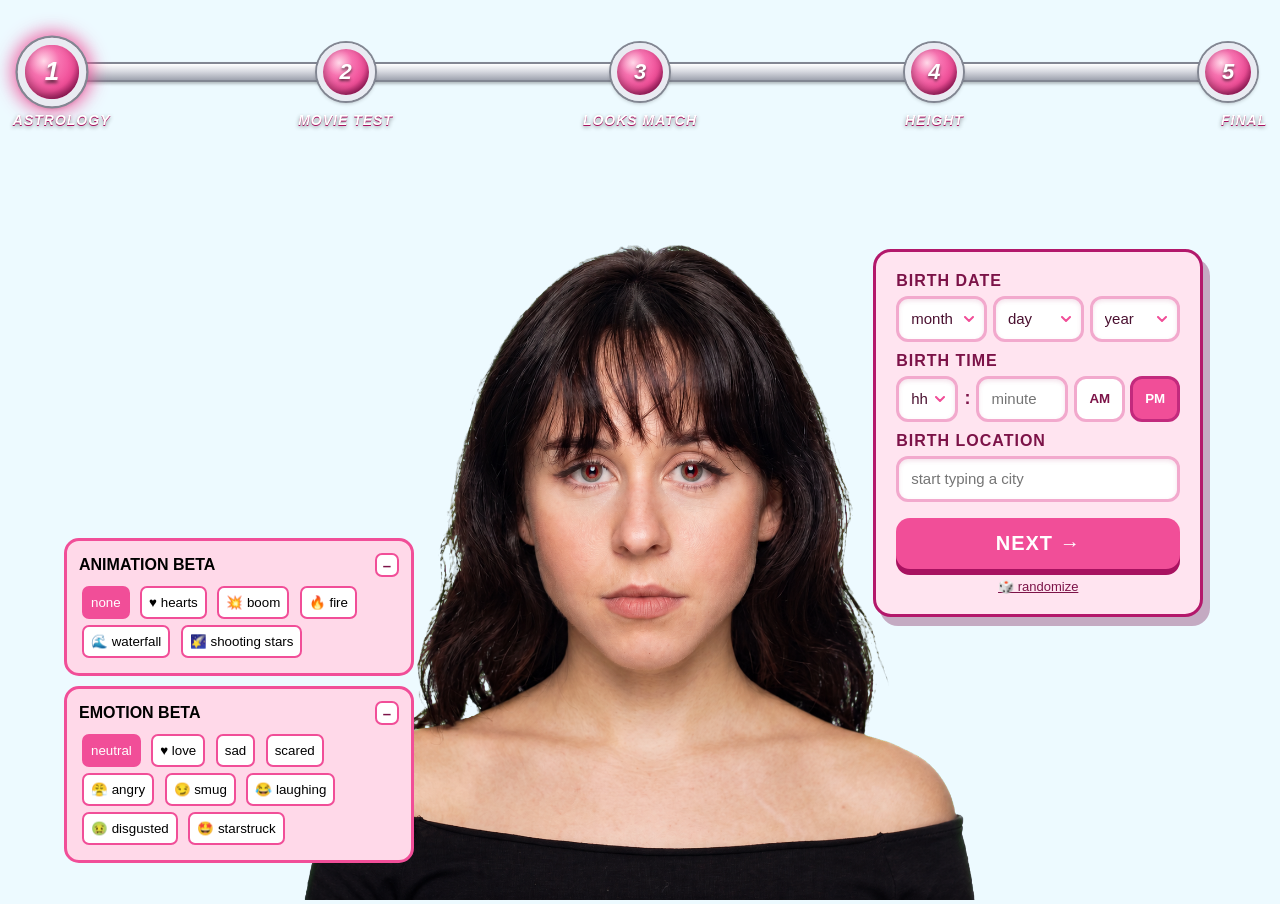
==== survey.html @ 9e76d12f "Per-stage compatibility reveals with their own labels and scores Each between-stage reveal now shows" ====
<!doctype html>
<html lang="en">
<head>
  <meta charset="utf-8">
  <meta name="viewport" content="width=device-width,initial-scale=1,viewport-fit=cover">
  <title>Astrological Anna — Survey</title>
  <link rel="stylesheet" href="css/base.css">
  <link rel="stylesheet" href="css/survey.css">
  <link rel="stylesheet" href="css/mobile.css">
</head>
<body>

  <video class="stars" autoplay muted loop playsinline>
    <source src="stars.mp4">
  </video>

  <!-- Level-map progress rail -->
  <nav class="map">
    <div class="route"></div>
    <i class="node n1 active">1</i>
    <i class="node n2">2</i>
    <i class="node n3">3</i>
    <i class="node n4">4</i>
    <i class="node n5">5</i>
    <em class="lbl n1">astrology</em>
    <em class="lbl n2">movie test</em>
    <em class="lbl n3">looks match</em>
    <em class="lbl n4">height</em>
    <em class="lbl n5">final</em>
  </nav>

  <main class="page">

    <div id="fx" aria-hidden="true"></div>

    <div class="avatar" id="av">
      <img id="anna" src="assets/portrait-cutout.png">
      <img class="steam sL" src="assets/steam-left.png" alt="">
      <img class="steam sR" src="assets/steam-right.png" alt="">
    </div>

    <form class="card">
      <b>BIRTH DATE</b>
      <div class="row">
        <select id="bMonth"></select>
        <select id="bDay"></select>
        <select id="bYear"></select>
      </div>
      <b>BIRTH TIME</b>
      <div class="row">
        <select id="bHour"></select>
        <span class="colon">:</span>
        <input id="bMin" type="number" min="0" max="59" placeholder="minute">
        <div class="ampm">
          <button type="button" id="amBtn">AM</button>
          <button type="button" id="pmBtn" class="on">PM</button>
        </div>
      </div>
      <b>BIRTH LOCATION</b>
      <div class="locwrap">
        <input id="bLoc" placeholder="start typing a city" autocomplete="off">
        <div id="locList"></div>
      </div>
      <button type="button" class="next" id="nextBtn">NEXT →</button>
      <button type="button" class="rndBtn" id="rndBtn">🎲 randomize</button>
    </form>

    <!-- Stage 2: the movie test (Blu-ray shelf; cases are built by js/survey.js) -->
    <section id="stage2">
      <header class="shelfHead">
        <b>THE MOVIE TEST</b>
        <span>click every one you've <i>actually</i> seen — Anna can tell when you lie</span>
      </header>
      <!-- .shelf is display:contents on desktop; on mobile it turns the two
           rows into one horizontal film strip -->
      <div class="shelf">
        <div class="shelfRow" id="shelfRow1"></div>
        <div class="shelfRow" id="shelfRow2"></div>
      </div>
      <!-- shown by NEXT when they've seen 3 or fewer: Anna demands favorites instead -->
      <div id="faves">
        <b>seen that few?? okay… type your favorite movies so Anna can judge those instead <i>(minimum 2)</i></b>
        <div class="locwrap">
          <input id="favInput" placeholder="start typing a movie" autocomplete="off">
          <div id="favList"></div>
        </div>
        <div id="favChips"></div>
      </div>
      <footer class="shelfFoot">
        <span class="seen" id="seenCount">0 / 12 seen</span>
        <button type="button" class="next" id="nextBtn2">NEXT →</button>
      </footer>
    </section>

    <!-- Stage 3: looks match (photo upload -> paired polaroids -> verdict) -->
    <section id="stage3">
      <header class="shelfHead">
        <b>LOOKS MATCH</b>
        <span>upload a photo — Anna needs to see exactly who she's dealing with</span>
      </header>

      <div class="lmUpload" id="lmUpload">
        <input type="file" id="lmFile" accept="image/*" hidden>
        <div class="booth" id="booth">
          <video id="boothVid" autoplay playsinline muted></video>
          <div class="boothCount" id="boothCount" aria-hidden="true"></div>
          <div class="boothFlash" id="boothFlash" aria-hidden="true"></div>
          <!-- choose: live photobooth or a photo from the library -->
          <div class="lmDrop" id="lmDrop">
            <i class="lmCam" aria-hidden="true">
              <u class="camTop"></u>
              <u class="camLens"></u>
              <u class="camFlash"></u>
            </i>
            <b id="lmPrompt">show anna what you look like</b>
            <div class="lmBtns">
              <button type="button" id="lmTake">📷 take a photo</button>
              <button type="button" id="lmPick">🖼 upload one</button>
            </div>
            <span>face clearly visible · no group pics · Anna will know</span>
          </div>
        </div>
        <button type="button" class="next lmCapture" id="lmCapture" disabled>CAPTURE →</button>
      </div>

      <div class="lmStage" id="lmStage">
        <div class="lmPair">
          <figure class="pol you"><img id="lmYouImg" alt="you"><figcaption>you</figcaption></figure>
          <div class="lmHeart" id="lmHeart">💘</div>
          <figure class="pol annaPol"><img src="assets/portrait.png" alt="anna"><figcaption>anna</figcaption></figure>
        </div>
        <div class="lmLoad" id="lmLoad">
          <div class="lmBarWrap"><div class="lmBar" id="lmBar"></div></div>
          <span class="lmMsg" id="lmMsg">checking looks compatibility…</span>
        </div>
        <div class="lmVerdict" id="lmVerdict"></div>
        <footer class="shelfFoot lmFoot" id="lmFoot">
          <span class="seen" id="lmScoreLine"></span>
          <button type="button" class="next" id="nextBtn3">NEXT →</button>
        </footer>
      </div>
    </section>

    <!-- Stage 4: the height check (standees + ruler slider; face comes from stage 3) -->
    <section id="stage4">
      <header class="shelfHead">
        <b>THE HEIGHT CHECK</b>
        <span>drag the ruler — be honest, Anna measures everyone at the door</span>
      </header>

      <div class="hcFloor" id="hcFloor">
        <div class="hcAnnaLine" id="hcAnnaLine"><em>anna · 5′2″</em></div>
        <div class="hcPair">
          <div class="hcStd you" id="hcYou">
            <u class="hcHead" id="hcYouHead"></u>
            <u class="hcBody"></u>
            <u class="hcBase"></u>
          </div>
          <div class="hcStd anna" id="hcAnnaStd">
            <u class="hcHead" id="hcAnnaHead"></u>
            <u class="hcBody"></u>
            <u class="hcBase"></u>
          </div>
        </div>
        <div class="hcReadout" id="hcReadout">5′9.0″</div>
      </div>

      <div class="hcTool">
        <input type="range" id="hcSlider" min="58" max="84" step="0.1" value="69" aria-label="your height">
      </div>

      <footer class="shelfFoot">
        <span class="seen" id="hcLine">you vs. anna (5′2″)</span>
        <button type="button" class="next" id="nextBtn4">NEXT →</button>
      </footer>
    </section>

    <div class="betas">
      <div class="anims betaPanel" id="animsPanel">
        <div class="betaHead">ANIMATION BETA <button type="button" class="betaToggle" aria-label="hide panel">–</button></div>
        <div class="betaBody">
          <button type="button" class="on" data-fx="none">none</button>
          <button type="button" data-fx="hearts">♥ hearts</button>
          <button type="button" data-fx="boom">💥 boom</button>
          <button type="button" data-fx="fire">🔥 fire</button>
          <button type="button" data-fx="waterfall">🌊 waterfall</button>
          <button type="button" data-fx="shooting">🌠 shooting stars</button>
        </div>
      </div>
      <div class="moods betaPanel" id="moodsPanel">
        <div class="betaHead">EMOTION BETA <button type="button" class="betaToggle" aria-label="hide panel">–</button></div>
        <div class="betaBody">
          <button type="button" class="on" data-img="portrait-cutout">neutral</button>
          <button type="button" data-img="love">♥ love</button>
          <button type="button" data-img="sad">sad</button>
          <button type="button" data-img="scared">scared</button>
          <button type="button" data-img="angry">😤 angry</button>
          <button type="button" data-img="smug">😏 smug</button>
          <button type="button" data-img="laughing">😂 laughing</button>
          <button type="button" data-img="disgusted">🤢 disgusted</button>
          <button type="button" data-img="starstruck">🤩 starstruck</button>
        </div>
      </div>
    </div>

  </main>

  <!-- Compatibility reveal: ring + % flashed between stages -->
  <div id="reveal" aria-hidden="true">
    <div class="ringWrap">
      <svg viewBox="0 0 120 120">
        <circle class="ringBg" cx="60" cy="60" r="54"/>
        <circle class="ringFill" id="ringFill" cx="60" cy="60" r="54"/>
      </svg>
      <div class="ringPct" id="ringPct">0%</div>
    </div>
    <div class="ringLabel">cosmic compatibility</div>
  </div>

  <!-- Temporary: full synastry report lives behind this until stages are done -->
  <button type="button" id="moreInfo">ⓘ more info</button>

  <!-- Compatibility result modal -->
  <div id="overlay">
    <div class="modal">
      <h2>COSMIC COMPATIBILITY</h2>
      <div class="pct" id="mPct"></div>
      <p class="verdict" id="mVerdict"></p>
      <div class="big3" id="mBig3"></div>
      <h3>💖 GREEN FLAGS</h3><ul id="mGreen"></ul>
      <h3>💔 RED FLAGS</h3><ul id="mRed"></ul>
      <p class="fine" id="mFine"></p>
      <button class="closeM" id="closeM">close</button>
    </div>
  </div>

  <script src="assets/astronomy.browser.min.js"></script>
  <script src="assets/synastry.js"></script>
  <script src="assets/taste.js"></script>
  <script src="assets/looks.js"></script>
  <script src="js/survey.js"></script>

</body>
</html>
---- css/base.css ----
/* Shared across all pages: palette, reset, star-field background. */
:root {
  --pink: #f14e98;
  --pink-hot: #d63a90;
  --pink-deep: #c22a7d;
  --pink-dark: #a81260;
  --pink-darkest: #8d1758;
  --pink-heading: #7c1348;
  --pink-border: #f2a9cd;
  --pink-card-border: #b3186b;
  --pink-card: #ffe4f0;
  --pink-soft: #ffd9e9;
  --ink: #4a1030;
  --sky: #edfaff;
}

* { box-sizing: border-box; }

body {
  margin: 0;
  font-family: Arial, sans-serif;
  background: var(--sky);
}

/* Full-bleed looping star video behind everything */
.stars {
  position: fixed;
  inset: 0;
  width: 100%;
  height: 100%;
  object-fit: cover;
  z-index: -1;
}
---- css/survey.css ----
/* Survey page: level-map rail, Anna avatar, birth card, moods, result modal. */

/* ---- Level map (top progress rail) ---- */
.map {
  height: 160px;
  position: relative;
}

.route {
  position: absolute;
  left: max(4%, 52px);
  right: max(4%, 52px);
  top: 62px;
  height: 20px;
  border-radius: 12px;
  background: linear-gradient(#ffffff, #d9dbe2 45%, #9fa3af);
  border: 2px solid #828692;
  box-shadow: 0 2px 3px rgba(0, 0, 0, .25);
}

.node {
  position: absolute;
  top: 72px;
  transform: translate(-50%, -50%);
  width: 58px;
  height: 58px;
  border-radius: 50%;
  background: radial-gradient(circle at 35% 30%, var(--pink-soft), #f772b0 30%, var(--pink) 60%, var(--pink-dark) 85%);
  border: 6px solid #e9ebf2;
  box-shadow:
    0 0 0 2px #828692,
    0 2px 4px rgba(0, 0, 0, .3),
    inset 0 -4px 8px rgba(0, 0, 0, .35);
  display: flex;
  align-items: center;
  justify-content: center;
  color: #fff;
  font-weight: bold;
  font-size: 22px;
  text-shadow: 0 2px 3px rgba(0, 0, 0, .6);
}

.node.active {
  transform: translate(-50%, -50%) scale(1.18);
  box-shadow:
    0 0 0 2px #828692,
    0 0 14px 5px rgba(241, 78, 152, .85),
    0 2px 4px rgba(0, 0, 0, .3),
    inset 0 -4px 8px rgba(0, 0, 0, .35);
}

.lbl {
  position: absolute;
  top: 112px;
  transform: translateX(-50%);
  font-weight: bold;
  font-size: 14px;
  letter-spacing: 1px;
  text-transform: uppercase;
  color: #fff;
  text-shadow: 0 1px 0 var(--pink-dark), 0 2px 4px rgba(0, 0, 0, .45);
  white-space: nowrap;
}

/* End labels hug the edges instead of centering on their nodes */
.lbl.n1 { left: 1%; transform: none; }
.lbl.n5 { left: auto; right: 1%; transform: none; }

.n1 { left: max(4%, 52px); }
.n2 { left: 27%; }
.n3 { left: 50%; }
.n4 { left: 73%; }
.n5 { left: calc(100% - max(4%, 52px)); }

/* ---- Page + Anna avatar ---- */
.page {
  height: calc(100vh - 160px);
  position: relative;
}

.avatar {
  position: absolute;
  left: 50%;
  bottom: 0;
  transform: translateX(-50%);
  height: 78vh;
}

.avatar img {
  height: 100%;
  object-fit: contain;
}

/* Steam clouds sized/positioned against the portrait; visible only while angry */
.avatar img.steam {
  position: absolute;
  display: none;
  pointer-events: none;
  height: auto;
  object-fit: unset;
}

.avatar.angry .steam { display: block; }

.sL {
  left: 4.7%;
  top: 35.9%;
  width: 24.3%;
  transform-origin: 95% 44%;
  animation: puffL 1s ease-in-out infinite;
}

.sR {
  left: 71.6%;
  top: 36.1%;
  width: 22.5%;
  transform-origin: 3% 42%;
  animation: puffR 1s ease-in-out infinite;
  animation-delay: .45s;
}

@keyframes puffL { 50% { transform: scale(1.2) translateX(-3%); } }
@keyframes puffR { 50% { transform: scale(1.2) translateX(3%); } }

/* ---- Birth-details card ---- */
.card {
  position: absolute;
  right: 6%;
  top: 12%;
  width: 330px;
  padding: 20px;
  background: var(--pink-card);
  border: 3px solid var(--pink-card-border);
  border-radius: 18px;
  box-shadow: 7px 9px 0 rgba(120, 20, 80, .35);
}

.card b {
  display: block;
  margin: 10px 0 6px;
  color: var(--pink-heading);
  letter-spacing: 1px;
}

.card b:first-child { margin-top: 0; }

.row {
  display: flex;
  gap: 6px;
  align-items: center;
}

.card select,
.card input {
  background: #fff;
  border: 3px solid var(--pink-border);
  border-radius: 12px;
  height: 46px;
  padding: 0 12px;
  font-size: 15px;
  color: var(--ink);
  box-shadow: inset 0 2px 4px rgba(180, 60, 120, .15);
  font-family: Arial, sans-serif;
  -webkit-appearance: none;
  appearance: none;
}

/* custom chevron so selects render identically to the text inputs */
.card select {
  background-image: url("data:image/svg+xml;utf8,<svg xmlns='http://www.w3.org/2000/svg' width='10' height='6'><path d='M1 1l4 4 4-4' fill='none' stroke='%23f14e98' stroke-width='2' stroke-linecap='round'/></svg>");
  background-repeat: no-repeat;
  background-position: right 10px center;
  padding-right: 26px;
}

/* no spinners on the minute field — keeps it flush with everything else */
.card input[type=number]::-webkit-outer-spin-button,
.card input[type=number]::-webkit-inner-spin-button { -webkit-appearance: none; margin: 0; }

.card select:focus,
.card input:focus { outline: 2px solid var(--pink); }

.row select {
  flex: 1;
  min-width: 0;
}

.row input#bMin {
  width: 92px;
  flex: 0 0 92px;
}

.colon {
  font-weight: bold;
  color: var(--pink-heading);
  font-size: 18px;
}

.ampm {
  display: flex;
  gap: 5px;
}

.ampm button {
  border: 3px solid var(--pink-border);
  background: #fff;
  color: var(--pink-heading);
  border-radius: 12px;
  height: 46px;
  padding: 0 12px;
  font-weight: bold;
  cursor: pointer;
}

.ampm button.on {
  background: var(--pink);
  border-color: var(--pink-deep);
  color: #fff;
}

/* Location input + autocomplete dropdown */
.locwrap { position: relative; }

.locwrap input { width: 100%; }

#locList {
  position: absolute;
  left: 0;
  right: 0;
  top: 100%;
  margin-top: 4px;
  background: #fff;
  border: 3px solid var(--pink-border);
  border-radius: 12px;
  overflow: hidden;
  display: none;
  z-index: 5;
  box-shadow: 0 6px 14px rgba(120, 20, 80, .25);
}

#locList div {
  padding: 9px 11px;
  font-size: 14px;
  color: var(--ink);
  cursor: pointer;
}

#locList div:hover { background: var(--pink-soft); }

.next {
  width: 100%;
  margin-top: 16px;
  padding: 14px;
  background: var(--pink);
  color: #fff;
  border: 0;
  border-radius: 14px;
  font-weight: bold;
  font-size: 20px;
  letter-spacing: 1px;
  cursor: pointer;
  box-shadow: 0 6px 0 var(--pink-dark);
  font-family: Arial, sans-serif;
}

.next:active {
  transform: translateY(4px);
  box-shadow: 0 2px 0 var(--pink-dark);
}

/* ---- Beta panels (Emotion + Animation, stacked bottom-left) ---- */
.betas {
  position: absolute;
  left: 5%;
  bottom: 5%;
  z-index: 12; /* above the 3D-transformed shelf cases so buttons stay clickable in stage 2 */
  display: flex;
  flex-direction: column;
  gap: 10px;
  align-items: flex-start;
  max-width: 350px;
}

.betaPanel {
  padding: 12px;
  background: var(--pink-soft);
  border: 3px solid var(--pink);
  border-radius: 15px;
}

.betaHead {
  display: flex;
  align-items: center;
  justify-content: space-between;
  gap: 14px;
  font-weight: bold;
}

.betaToggle {
  width: 24px;
  height: 24px;
  padding: 0;
  border: 2px solid var(--pink);
  border-radius: 7px;
  background: #fff;
  color: var(--pink-heading);
  font-weight: bold;
  font-size: 15px;
  line-height: 1;
  cursor: pointer;
}

.betaToggle:hover {
  background: var(--pink);
  color: #fff;
}

.betaPanel.closed .betaBody { display: none; }

.betaBody { margin-top: 6px; }

.betaBody button {
  margin: 3px;
  border-radius: 7px;
  border: 2px solid var(--pink);
  background: white;
  padding: 7px;
  cursor: pointer;
}

.betaBody button.on {
  background: var(--pink);
  color: #fff;
}

/* ---- Animation Beta FX layer (behind Anna, above the stars) ---- */
#fx {
  position: absolute;
  inset: 0;
  overflow: hidden;
  pointer-events: none;
}

#fx span {
  position: absolute;
  will-change: transform, opacity;
}

/* hearts: pink hearts drifting up from below the fold, swaying as they rise */
.fx-heart {
  top: 100%;
  color: var(--pink);
  font-weight: bold;
  text-shadow: 0 0 14px rgba(241, 78, 152, .9), 0 2px 0 var(--pink-dark);
  animation: fxHeart linear infinite;
}

@keyframes fxHeart {
  0%   { transform: translate(0, 0) scale(.9) rotate(-6deg); opacity: 0; }
  6%   { opacity: 1; }
  25%  { transform: translate(22px, -30vh) scale(1.08) rotate(7deg); }
  50%  { transform: translate(-18px, -60vh) scale(1.16) rotate(-7deg); }
  75%  { transform: translate(16px, -90vh) scale(1.06) rotate(6deg); opacity: 1; }
  100% { transform: translate(-8px, -118vh) scale(.95) rotate(-4deg); opacity: 0; }
}

/* boom: CSS-drawn explosions — hot fireball core, expanding shockwave ring,
   and glowing debris flung outward; every layer in a site shares one
   animation timeline (same duration/delay) so the phases stay in sync */
.fx-boomSite { transform: translate(-50%, -50%); }

.fx-boomSite i {
  position: absolute;
  inset: 0;
  border-radius: 50%;
  opacity: 0;
}

.fx-boomSite .fireball {
  background: radial-gradient(circle, #fff 0%, #ffe37a 16%, #ffab2e 36%, #f1440e 58%, rgba(70, 18, 8, .85) 76%, transparent 82%);
  animation: fxFireball ease-out infinite;
}

@keyframes fxFireball {
  0%, 54%   { transform: scale(0); opacity: 0; filter: brightness(3); }
  58%       { transform: scale(.55); opacity: 1; filter: brightness(2.6); }
  70%       { transform: scale(1); opacity: 1; filter: brightness(1.4); }
  82%       { transform: scale(1.22); opacity: .75; filter: brightness(.8) saturate(.6); }
  94%, 100% { transform: scale(1.45); opacity: 0; filter: brightness(.45) saturate(.35); }
}

.fx-boomSite .shock {
  border: 4px solid rgba(255, 224, 150, .9);
  box-shadow: 0 0 18px 4px rgba(255, 160, 60, .7), inset 0 0 12px rgba(255, 200, 100, .6);
  animation: fxShock ease-out infinite;
}

@keyframes fxShock {
  0%, 55%   { transform: scale(0); opacity: 0; }
  60%       { transform: scale(.4); opacity: .9; }
  86%, 100% { transform: scale(2.4); opacity: 0; }
}

.fx-boomSite .frag {
  inset: auto;
  left: 50%;
  top: 50%;
  width: 9px;
  height: 9px;
  background: radial-gradient(circle, #ffd977, #f1440e 70%);
  box-shadow: 0 0 8px 2px rgba(255, 140, 40, .8);
  animation: fxFrag ease-out infinite;
}

@keyframes fxFrag {
  0%, 56%  { transform: translate(0, 0) scale(1); opacity: 0; }
  61%      { opacity: 1; }
  100%     { transform: translate(var(--dx), var(--dy)) scale(.15); opacity: 0; }
}

/* fire: flame row licking up from the bottom edge + rising embers */
.fx-flame {
  bottom: -12px;
  transform-origin: 50% 100%;
  animation: fxFlick ease-in-out infinite alternate;
}

@keyframes fxFlick {
  from { transform: scaleY(1); }
  to   { transform: scaleY(1.3) rotate(3deg); filter: brightness(1.25); }
}

.fx-ember {
  top: 100%;
  width: 8px;
  height: 8px;
  border-radius: 50%;
  background: #ffb347;
  box-shadow: 0 0 9px 3px rgba(255, 140, 40, .8);
  animation: fxRise linear infinite;
}

/* waterfall: translucent columns pouring down + splashes at the base */
.fx-water {
  top: -40%;
  height: 40%;
  border-radius: 12px;
  background: linear-gradient(rgba(170, 225, 255, 0), rgba(170, 225, 255, .55) 45%, rgba(255, 255, 255, .8));
  animation: fxFall linear infinite;
}

@keyframes fxFall {
  to { transform: translateY(350%); }
}

/* splash: CSS-drawn white foam puffs bursting along the bottom edge */
.fx-splash {
  bottom: -18px;
  border-radius: 50%;
  background: radial-gradient(circle at 50% 65%, rgba(255, 255, 255, .95), rgba(210, 240, 255, .55) 45%, rgba(170, 225, 255, 0) 72%);
  opacity: 0;
  transform-origin: 50% 100%;
  animation: fxSplash ease-out infinite;
}

@keyframes fxSplash {
  0%, 55% { transform: scale(.3); opacity: 0; }
  68%     { transform: scale(1.2); opacity: 1; }
  100%    { transform: scale(1.6) translateY(-12px); opacity: 0; }
}

/* fine spray droplets kicked up out of the foam, arcing back down */
.fx-drop {
  bottom: 6px;
  width: 6px;
  height: 6px;
  border-radius: 50%;
  background: rgba(235, 250, 255, .95);
  box-shadow: 0 0 6px rgba(190, 235, 255, .8);
  opacity: 0;
  animation: fxDrop ease-out infinite;
}

@keyframes fxDrop {
  0%   { transform: translate(0, 0) scale(1); opacity: 0; }
  15%  { opacity: 1; }
  55%  { transform: translate(calc(var(--dx) * .7), -72px) scale(.9); opacity: 1; }
  100% { transform: translate(var(--dx), -8px) scale(.55); opacity: 0; }
}

/* sparkles: twinkling scattered across the sky */
/* shooting stars: a gradient tail that streaks along its rotated axis
   (rotate then translate), visible only briefly per loop */
.fx-shoot {
  height: 3px;
  border-radius: 3px;
  background: linear-gradient(90deg, rgba(255, 255, 255, 0), rgba(255, 220, 240, .85) 65%, #fff);
  box-shadow: 0 0 10px 1px rgba(255, 255, 255, .75);
  transform-origin: 100% 50%;
  opacity: 0;
  animation: fxShoot linear infinite;
}

@keyframes fxShoot {
  0%, 60%   { transform: rotate(-28deg) translateX(0); opacity: 0; }
  64%       { opacity: 1; }
  76%       { opacity: 1; }
  84%, 100% { transform: rotate(-28deg) translateX(-56vw); opacity: 0; }
}

/* ---- Compatibility result modal ---- */
#overlay {
  position: fixed;
  inset: 0;
  background: rgba(60, 5, 35, .55);
  backdrop-filter: blur(4px);
  display: none;
  align-items: center;
  justify-content: center;
  z-index: 20;
}

.modal {
  width: min(92vw, 540px);
  max-height: 86vh;
  overflow: auto;
  background: var(--pink-card);
  border: 4px solid var(--pink-card-border);
  border-radius: 22px;
  box-shadow: 10px 12px 0 rgba(120, 20, 80, .4);
  padding: 24px;
  color: var(--ink);
}

.modal h2 {
  margin: 0 0 4px;
  text-align: center;
  color: var(--pink-heading);
  letter-spacing: 2px;
}

.pct {
  text-align: center;
  font-size: 70px;
  font-weight: bold;
  color: var(--pink);
  text-shadow: 2px 2px 0 var(--pink-dark), 0 4px 8px rgba(0, 0, 0, .2);
}

.verdict {
  text-align: center;
  font-size: 18px;
  font-weight: bold;
  margin: 4px 0 14px;
}

.big3 {
  background: #fff;
  border: 3px solid var(--pink-border);
  border-radius: 12px;
  padding: 10px;
  font-size: 14px;
  margin-bottom: 12px;
  line-height: 1.5;
}

.modal h3 {
  margin: 12px 0 4px;
  color: var(--pink-heading);
  font-size: 15px;
  letter-spacing: 1px;
}

.modal ul {
  margin: 0;
  padding-left: 6px;
  list-style: none;
}

.modal li {
  font-size: 14px;
  margin: 4px 0;
}

.fine {
  font-size: 11px;
  color: #a86e8d;
  text-align: center;
  margin: 14px 0 10px;
}

.closeM {
  display: block;
  margin: 0 auto;
  padding: 11px 34px;
  background: var(--pink);
  color: #fff;
  border: 0;
  border-radius: 12px;
  font-weight: bold;
  font-size: 16px;
  cursor: pointer;
  box-shadow: 0 5px 0 var(--pink-dark);
}

.closeM:active {
  transform: translateY(3px);
  box-shadow: 0 2px 0 var(--pink-dark);
}

/* ---- Stage 2: the movie test (Blu-ray shelf) ---- */
/* Stage visibility: body.s2 swaps the birth card for the shelf and shrinks
   Anna into the corner (transform so it animates; feet stay on the floor). */
#stage2 { display: none; }

/* Shelf hugs the left (right inset leaves the corner clear for Anna) */
body.s2 #stage2 {
  display: flex;
  flex-direction: column;
  position: absolute;
  inset: 0 21% 2% 3%;
  z-index: 3;
}

body.s2 .card { display: none; }

.avatar {
  transform-origin: bottom center;
  transition: transform .6s cubic-bezier(.5, 1.4, .4, 1);
}

/* Anna sits above the shelf (but under #moreInfo z15 / overlay z20 / reveal
   z30) so her face and reactions stay visible; pointer-events off so she
   never blocks a poster click */
body.s2 .avatar {
  transform: translateX(-50%) translateX(37vw) scale(.5);
  z-index: 4;
  pointer-events: none;
}

.shelfHead {
  text-align: center;
  margin: 6px 0 10px;
}

.shelfHead b {
  display: block;
  color: #fff;
  font-size: 26px;
  letter-spacing: 3px;
  text-shadow: 0 2px 0 var(--pink-dark), 0 4px 10px rgba(0, 0, 0, .5);
}

.shelfHead span {
  color: var(--pink-soft);
  font-size: 14px;
  text-shadow: 0 1px 3px rgba(0, 0, 0, .6);
}

/* Each row is 6 cases standing on a chrome plank (same finish as the route rail) */
/* On desktop the .shelf wrapper is layout-invisible (rows stay direct flex
   children of #stage2); css/mobile.css turns it into a horizontal strip */
.shelf { display: contents; }

.shelfRow {
  flex: 1;
  display: grid;
  grid-template-columns: repeat(6, minmax(0, 1fr));
  gap: 0 .6vw;
  justify-items: center;
  align-items: end;
  perspective: 1100px;
  padding: 14px 1% 0;
  border-bottom: 14px solid transparent;
  border-image: linear-gradient(#ffffff, #d9dbe2 45%, #9fa3af) 0 0 100% 0 / 0 0 14px 0;
}

/* The case: a Blu-ray in your hand. preserve-3d so the spine reads as a real
   side face when the case tilts. Transform is driven inline by mousemove. */
.case {
  position: relative;
  width: min(100%, 17vh);
  aspect-ratio: 2 / 3;
  margin-bottom: 10px;
  padding: 0;
  border: 0;
  background: none;
  cursor: pointer;
  transform-style: preserve-3d;
  transition: transform .18s ease-out;
  will-change: transform;
  animation: casePopIn .45s cubic-bezier(.4, 1.6, .5, 1) backwards;
}

@keyframes casePopIn {
  from { opacity: 0; transform: translateY(34px) rotateX(18deg); }
}

.case:hover { z-index: 10; }

/* shadow lives on the img, NOT as a filter on .case — filter would flatten
   the preserve-3d and kill the spine */
.case img {
  width: 100%;
  height: 100%;
  object-fit: cover;
  display: block;
  border-radius: 3px 6px 6px 3px;
  border: 1px solid rgba(255, 255, 255, .25);
  transform: translateZ(6px);
  box-shadow: 0 10px 14px rgba(0, 0, 0, .55);
  transition: box-shadow .18s ease-out;
  -webkit-user-select: none;
  user-select: none;
}

.case:hover img { box-shadow: 0 26px 26px rgba(0, 0, 0, .6); }

/* Blu-ray spine: the blue left edge, folded 90° backwards */
.case .spine {
  position: absolute;
  left: 0;
  top: 0;
  bottom: 0;
  width: 12px;
  background: linear-gradient(180deg, #1f7ae0, #0a4faf 30%, #063a86);
  border-radius: 2px 0 0 2px;
  transform: rotateY(-90deg) translateZ(6px);
  transform-origin: left center;
}

/* Glossy plastic wrap: highlight follows the cursor (set as --mx/--my by js) */
.case .gloss {
  position: absolute;
  inset: 0;
  border-radius: 3px 6px 6px 3px;
  transform: translateZ(7px);
  background: radial-gradient(circle at var(--mx, 50%) var(--my, 30%), rgba(255, 255, 255, .34), rgba(255, 255, 255, .08) 34%, transparent 60%);
  opacity: 0;
  transition: opacity .18s;
  pointer-events: none;
}

.case:hover .gloss { opacity: 1; }

/* Picked = seen: pink glow + corner tag, stays proud of the shelf */
.case .seenTag {
  position: absolute;
  top: 7px;
  right: -6px;
  padding: 4px 9px;
  background: var(--pink);
  color: #fff;
  font-size: 12px;
  letter-spacing: 1px;
  border-radius: 6px;
  box-shadow: 0 2px 0 var(--pink-dark), 0 3px 6px rgba(0, 0, 0, .4);
  transform: translateZ(9px) rotate(6deg) scale(0);
  transition: transform .22s cubic-bezier(.4, 1.8, .5, 1);
}

.case.picked .seenTag { transform: translateZ(9px) rotate(6deg) scale(1); }

.case.picked img {
  outline: 3px solid var(--pink);
  box-shadow: 0 0 18px 4px rgba(241, 78, 152, .8);
}

.case.picked:not(:hover) { transform: translateY(-8px); }

.shelfFoot {
  display: flex;
  align-items: center;
  justify-content: center;
  gap: 18px;
  padding-top: 14px;
}

.shelfFoot .seen {
  color: #fff;
  font-weight: bold;
  letter-spacing: 1px;
  text-shadow: 0 1px 3px rgba(0, 0, 0, .6);
}

.shelfFoot .next {
  width: auto;
  margin: 0;
  padding: 12px 36px;
}

/* Progress rail: a finished stage turns chrome with a pink check */
.node.done {
  background: radial-gradient(circle at 35% 30%, #ffffff, #d9dbe2 45%, #9fa3af);
  color: var(--pink-deep);
  cursor: pointer;
}

/* ---- Compatibility reveal: flashes between stages ---- */
#reveal {
  position: fixed;
  inset: 0;
  z-index: 30;
  display: flex;
  flex-direction: column;
  align-items: center;
  justify-content: center;
  gap: 14px;
  background: rgba(60, 5, 35, .55);
  backdrop-filter: blur(4px);
  pointer-events: none; /* a flash, never a blocker */
  opacity: 0;
  visibility: hidden;
  transition: opacity .45s, visibility .45s;
}

#reveal.show {
  opacity: 1;
  visibility: visible;
}

.ringWrap {
  position: relative;
  width: min(46vh, 340px);
  height: min(46vh, 340px);
}

.ringWrap svg {
  width: 100%;
  height: 100%;
  transform: rotate(-90deg); /* fill starts from 12 o'clock */
}

.ringBg,
.ringFill {
  fill: none;
  stroke-width: 11;
  stroke-linecap: round;
}

.ringBg { stroke: rgba(255, 255, 255, .28); }

.ringFill {
  stroke: var(--pink);
  filter: drop-shadow(0 0 10px rgba(241, 78, 152, .9));
}

.ringPct {
  position: absolute;
  inset: 0;
  display: flex;
  align-items: center;
  justify-content: center;
  font-size: min(11vh, 82px);
  font-weight: bold;
  color: #fff;
  text-shadow: 2px 2px 0 var(--pink-dark), 0 4px 10px rgba(0, 0, 0, .4);
}

.ringLabel {
  font-weight: bold;
  font-size: 20px;
  letter-spacing: 3px;
  text-transform: uppercase;
  color: #fff;
  text-shadow: 0 1px 0 var(--pink-dark), 0 2px 6px rgba(0, 0, 0, .5);
}

/* ---- Tiny "more info" escape hatch for the old modal (temporary) ---- */
#moreInfo {
  position: fixed;
  right: 10px;
  bottom: 8px;
  z-index: 15;
  display: none;
  padding: 4px 9px;
  font-size: 10px;
  color: var(--pink-heading);
  background: rgba(255, 255, 255, .75);
  border: 1px solid var(--pink-border);
  border-radius: 8px;
  cursor: pointer;
  opacity: .7;
}

#moreInfo:hover { opacity: 1; }

/* ---- Stage 2b: favorite-movies field (appears when ≤3 shelf movies seen) ---- */
/* Floats above the NEXT footer — the stage is a fixed-height viewport, so an
   inline box would push below the fold. Grows upward as chips are added. */
#faves {
  display: none;
  position: fixed;
  left: 50%;
  bottom: 96px;
  transform: translateX(-50%);
  z-index: 14;
  width: min(92vw, 560px);
  padding: 14px 16px;
  background: var(--pink-card);
  border: 3px solid var(--pink-card-border);
  border-radius: 16px;
  box-shadow: 5px 6px 0 rgba(120, 20, 80, .35);
  color: var(--pink-heading);
}

#faves.show { display: block; }

#faves > b {
  display: block;
  margin-bottom: 8px;
  letter-spacing: .5px;
}

#faves input {
  width: 100%;
  background: #fff;
  border: 3px solid var(--pink-border);
  border-radius: 12px;
  padding: 10px 8px;
  font-size: 15px;
  color: var(--ink);
  box-shadow: inset 0 2px 4px rgba(180, 60, 120, .15);
  font-family: Arial, sans-serif;
}

#faves input:focus { outline: 2px solid var(--pink); }

/* suggestion dropdown, same treatment as the city autocomplete but opening
   upward (the box sits near the bottom edge) */
#favList {
  position: absolute;
  left: 0;
  right: 0;
  bottom: calc(100% + 4px);
  background: #fff;
  border: 3px solid var(--pink-border);
  border-radius: 12px;
  overflow: hidden;
  display: none;
  z-index: 5;
  box-shadow: 0 6px 14px rgba(120, 20, 80, .25);
}

#favList div {
  display: flex;
  align-items: center;
  gap: 8px;
  padding: 6px 11px;
  font-size: 14px;
  color: var(--ink);
  cursor: pointer;
}

#favList div:hover { background: var(--pink-soft); }

#favList img {
  width: 28px;
  height: 42px;
  object-fit: cover;
  border-radius: 3px;
  flex: 0 0 28px;
}

#favChips {
  display: flex;
  flex-wrap: wrap;
  gap: 6px;
  margin-top: 10px;
}

.favChip {
  display: inline-flex;
  align-items: center;
  gap: 7px;
  background: #fff;
  border: 2px solid var(--pink);
  border-radius: 9px;
  padding: 4px 8px;
  font-size: 13px;
  font-weight: bold;
  color: var(--ink);
}

.favChip img {
  width: 24px;
  height: 36px;
  object-fit: cover;
  border-radius: 3px;
}

.favChip .rm {
  border: 0;
  background: none;
  color: var(--pink-deep);
  font-weight: bold;
  font-size: 15px;
  padding: 0 2px;
  cursor: pointer;
}

/* ---- Stage 3: looks match (upload -> paired polaroids -> verdict) ---- */
#stage3 { display: none; }

body.s3 #stage3 {
  display: flex;
  flex-direction: column;
  position: absolute;
  inset: 0 21% 2% 3%;
  z-index: 3;
}

body.s3 .card { display: none; }

/* Anna shrinks into the corner exactly like stage 2 */
body.s3 .avatar {
  transform: translateX(-50%) translateX(37vw) scale(.5);
  z-index: 4;
  pointer-events: none;
}

/* Upload zone: big candy drop target + CAPTURE */
.lmUpload {
  flex: 1;
  display: flex;
  flex-direction: column;
  align-items: center;
  justify-content: center;
  gap: 22px;
}

/* Wii-channel-style tile: chrome bezel, glossy plastic panel, top sheen */
.lmDrop {
  position: relative;
  overflow: hidden;
  width: min(64vh, 480px);
  aspect-ratio: 4 / 3;
  display: flex;
  flex-direction: column;
  align-items: center;
  justify-content: center;
  gap: 10px;
  background: linear-gradient(180deg, #ffffff 0%, #eef3f9 50%, #d9e2ee 100%);
  border: 6px solid #e9ebf2;
  border-radius: 26px;
  color: var(--pink-heading);
  box-shadow:
    0 0 0 2px #828692,
    0 9px 0 rgba(70, 80, 100, .3),
    0 14px 22px rgba(0, 0, 0, .25),
    inset 0 -12px 18px rgba(130, 145, 170, .3);
  background-size: cover;
  background-position: center;
  transition: transform .15s ease-out;
  font-family: Arial, sans-serif;
}

/* glass sheen across the top, like a Wii menu channel */
.lmDrop::before {
  content: '';
  position: absolute;
  left: 3%;
  right: 3%;
  top: 2%;
  height: 40%;
  border-radius: 20px 20px 48% 48%;
  background: linear-gradient(180deg, rgba(255, 255, 255, .95), rgba(255, 255, 255, 0));
  pointer-events: none;
}

/* take-a-photo / upload-one choice buttons inside the frame */
.lmBtns {
  display: flex;
  gap: 12px;
  margin: 4px 0 2px;
}

.lmBtns button {
  padding: 13px 20px;
  border: 0;
  border-radius: 13px;
  font-weight: bold;
  font-size: 16px;
  letter-spacing: 1px;
  cursor: pointer;
  font-family: Arial, sans-serif;
}

#lmTake {
  background: var(--pink);
  color: #fff;
  box-shadow: 0 5px 0 var(--pink-dark);
}

#lmPick {
  background: #fff;
  color: var(--pink-heading);
  border: 3px solid var(--pink-border);
  box-shadow: 0 5px 0 var(--pink-border);
}

.lmBtns button:hover { transform: scale(1.04); }

.lmBtns button:active { transform: translateY(4px); box-shadow: none; }

.lmDrop b {
  font-size: 21px;
  letter-spacing: 2px;
  text-transform: uppercase;
  text-shadow: 0 1px 0 #fff;
}

.lmDrop span { font-size: 13px; color: #8a6a7c; text-shadow: 0 1px 0 #fff; }

/* CSS-drawn candy point-and-shoot: pink body, chrome lens, flash */
.lmCam {
  position: relative;
  width: 122px;
  height: 84px;
  margin-top: 10px;
  border-radius: 16px;
  font-style: normal;
  background: linear-gradient(180deg, #fdd7e9 0%, #f591c1 45%, #e0509d 100%);
  border: 3px solid #fff;
  box-shadow:
    0 0 0 2px #cf3d8d,
    0 6px 0 rgba(120, 20, 80, .3),
    inset 0 3px 4px rgba(255, 255, 255, .85),
    inset 0 -7px 10px rgba(160, 30, 100, .35);
}

.lmCam u { position: absolute; display: block; text-decoration: none; }

/* the raised viewfinder hump */
.camTop {
  top: -14px;
  left: 50%;
  transform: translateX(-50%);
  width: 46px;
  height: 14px;
  border-radius: 8px 8px 0 0;
  background: linear-gradient(180deg, #fdd7e9, #ef7ab8);
  border: 3px solid #fff;
  border-bottom: 0;
  box-shadow: 0 0 0 2px #cf3d8d, inset 0 2px 2px rgba(255, 255, 255, .8);
}

.camLens {
  inset: 0;
  margin: auto;
  width: 52px;
  height: 52px;
  border-radius: 50%;
  background: radial-gradient(circle at 36% 32%, #8fa2c6 6%, #3c4560 32%, #12141d 72%);
  border: 5px solid #e9ebf2;
  box-shadow:
    0 0 0 2px #828692,
    0 3px 6px rgba(0, 0, 0, .35),
    inset 0 2px 4px rgba(255, 255, 255, .5);
}

.camLens::after {
  content: '';
  position: absolute;
  left: 8px;
  top: 6px;
  width: 15px;
  height: 9px;
  border-radius: 50%;
  background: rgba(255, 255, 255, .85);
  transform: rotate(-25deg);
}

.camFlash {
  right: 10px;
  top: 8px;
  width: 17px;
  height: 10px;
  border-radius: 4px;
  background: linear-gradient(180deg, #fff, #ffe9a8 60%, #f6c544);
  box-shadow: 0 0 7px rgba(255, 235, 150, .95), inset 0 1px 1px rgba(255, 255, 255, .9);
}

/* once a photo is picked it becomes the drop zone's background */
.lmDrop.hasPhoto { border-style: solid; }

.lmDrop.hasPhoto i, .lmDrop.hasPhoto span { display: none; }

.lmDrop.hasPhoto b {
  background: rgba(255, 228, 240, .92);
  border-radius: 10px;
  padding: 8px 14px;
}

.lmCapture { width: min(64vh, 480px); margin: 0; }

.lmCapture:disabled { opacity: .45; cursor: not-allowed; }

/* Paired polaroids, tilted toward each other */
.lmStage { flex: 1; display: none; flex-direction: column; }

.lmStage.show { display: flex; }

.lmPair {
  flex: 1;
  display: flex;
  align-items: center;
  justify-content: center;
  gap: 3vw;
}

.pol {
  width: min(38vh, 320px);
  margin: 0;
  padding: 12px 12px 46px;
  background: #fff;
  border-radius: 6px;
  box-shadow: 0 16px 32px rgba(0, 0, 0, .45);
  animation: polDrop .5s cubic-bezier(.4, 1.5, .5, 1) backwards;
}

.pol img {
  width: 100%;
  aspect-ratio: 1;
  object-fit: cover;
  display: block;
  background: var(--sky);
}

.pol figcaption {
  text-align: center;
  margin-top: 12px;
  font-weight: bold;
  font-size: 17px;
  letter-spacing: 2px;
  color: var(--ink);
  text-transform: uppercase;
}

.pol.you { transform: rotate(-6deg) translateY(8px); }

.pol.annaPol { transform: rotate(5deg); animation-delay: .12s; }

@keyframes polDrop {
  from { opacity: 0; transform: translateY(-60px) rotate(0deg) scale(1.15); }
}

.lmHeart {
  font-size: 52px;
  animation: heartThrob 1s ease-in-out infinite;
  filter: drop-shadow(0 4px 8px rgba(0, 0, 0, .3));
}

@keyframes heartThrob { 50% { transform: scale(1.25); } }

/* Loading bar: candy stripes crawling while the "analysis" runs */
.lmLoad {
  display: flex;
  flex-direction: column;
  align-items: center;
  gap: 8px;
  padding: 0 8% 10px;
}

.lmBarWrap {
  width: 100%;
  height: 26px;
  border-radius: 13px;
  background: linear-gradient(#ffffff, #d9dbe2 45%, #9fa3af);
  border: 2px solid #828692;
  box-shadow: 0 2px 3px rgba(0, 0, 0, .25);
  overflow: hidden;
}

.lmBar {
  width: 0;
  height: 100%;
  border-radius: 13px;
  background: repeating-linear-gradient(-45deg, var(--pink) 0 14px, var(--pink-hot) 14px 28px);
  background-size: 200% 100%;
  animation: barCrawl .6s linear infinite;
  transition: width .3s ease-out;
}

@keyframes barCrawl { to { background-position: -40px 0; } }

.lmMsg {
  color: #fff;
  font-weight: bold;
  font-size: 15px;
  letter-spacing: 1px;
  text-shadow: 0 1px 0 var(--pink-dark), 0 2px 4px rgba(0, 0, 0, .45);
}

/* Verdict stamp */
.lmVerdict {
  display: none;
  text-align: center;
  padding: 0 0 8px;
  font-size: 44px;
  font-weight: bold;
  letter-spacing: 3px;
  animation: stampIn .35s cubic-bezier(.3, 1.6, .5, 1) backwards;
}

.lmVerdict.show { display: block; }

.lmVerdict.yes {
  color: #baffc9;
  text-shadow: 0 2px 0 #1c7a35, 0 4px 12px rgba(0, 0, 0, .5);
}

.lmVerdict.no {
  color: #ffb3c2;
  text-shadow: 0 2px 0 #8d1030, 0 4px 12px rgba(0, 0, 0, .5);
}

.lmVerdict small {
  display: block;
  font-size: 15px;
  letter-spacing: 1px;
  margin-top: 4px;
  color: #fff;
  text-shadow: 0 1px 0 var(--pink-dark), 0 2px 4px rgba(0, 0, 0, .45);
}

@keyframes stampIn {
  from { opacity: 0; transform: scale(2.4) rotate(-6deg); }
}

.lmFoot { visibility: hidden; }

.lmFoot.show { visibility: visible; }

/* ---- 🎲 randomize: small ghost button tucked under NEXT ---- */
/* plain text link, not a button */
.rndBtn {
  display: block;
  margin: 10px auto 0;
  padding: 0;
  background: none;
  border: 0;
  color: var(--pink-heading);
  font-size: 13px;
  font-weight: normal;
  text-decoration: underline;
  cursor: pointer;
  font-family: Arial, sans-serif;
}

.rndBtn:hover { color: var(--pink); }

/* ---- Photobooth: live selfie feed inside the stage-3 frame ---- */
.booth {
  position: relative;
  width: min(64vh, 480px);
}

.booth .lmDrop { width: 100%; }

#boothVid { display: none; }

.booth.live #boothVid {
  display: block;
  width: 100%;
  aspect-ratio: 4 / 3;
  object-fit: cover;
  transform: scaleX(-1); /* mirror, like a real photobooth screen */
  background: #000;
  border: 4px solid var(--pink);
  border-radius: 22px;
  box-shadow: 7px 9px 0 rgba(120, 20, 80, .35);
}

.booth.live .lmDrop { display: none; }

.boothCount {
  position: absolute;
  inset: 0;
  z-index: 2;
  display: none;
  align-items: center;
  justify-content: center;
  font-size: 130px;
  font-weight: bold;
  color: #fff;
  text-shadow: 0 5px 0 var(--pink-dark), 0 10px 28px rgba(0, 0, 0, .6);
  pointer-events: none;
}

.boothCount.show {
  display: flex;
  animation: countPulse .8s ease-in-out infinite;
}

@keyframes countPulse {
  0%   { transform: scale(1.5); opacity: .3; }
  35%  { transform: scale(1); opacity: 1; }
  100% { transform: scale(.96); opacity: .95; }
}

.boothFlash {
  position: absolute;
  inset: 0;
  z-index: 3;
  border-radius: 22px;
  background: #fff;
  opacity: 0;
  pointer-events: none;
}

.boothFlash.go { animation: flashPop .5s ease-out; }

@keyframes flashPop {
  from { opacity: 1; }
  to   { opacity: 0; }
}

/* ---- Stage 4: the height check ---- */
#stage4 { display: none; }

body.s4 #stage4 {
  display: flex;
  flex-direction: column;
  height: 100%;
  position: relative;
  z-index: 3;
}

body.s4 .card { display: none; }
body.s4 .avatar { display: none; }

/* the floor the standees stand on */
.hcFloor {
  flex: 1;
  position: relative;
  margin: 0 6%;
  border-bottom: 6px solid rgba(255, 255, 255, .75);
  box-shadow: 0 6px 0 rgba(130, 134, 146, .5);
}

.hcPair {
  position: absolute;
  left: 0;
  right: 0;
  bottom: 0;
  display: flex;
  align-items: flex-end;
  justify-content: center;
  gap: 7vw;
}

/* department-store cardboard standee: photo head + flat silhouette + easel base */
.hcStd {
  position: relative;
  filter: drop-shadow(6px 8px 0 rgba(60, 20, 45, .3));
  transition: height .08s linear;
}

.hcStd u { position: absolute; display: block; text-decoration: none; }

/* head = circle cropped from the photo; sits on top of the silhouette */
.hcHead {
  top: 0;
  left: 50%;
  transform: translateX(-50%);
  width: 42%;
  height: 15.5%;
  border-radius: 50%;
  background-color: #e8d4b8;
  background-size: cover;
  background-position: 50% 20%;
  border: 3px solid #fff;
  box-shadow: 0 0 0 2px rgba(120, 90, 60, .55);
  display: flex;
  align-items: center;
  justify-content: center;
  font-size: 22px;
  overflow: hidden;
}

/* flat body silhouette, cut like blank white cardboard */
.hcBody {
  top: 13.5%;
  bottom: 2.5%;
  left: 0;
  right: 0;
  background: linear-gradient(180deg, #ffffff 0%, #f0f2f6 55%, #d9dee6 100%);
  box-shadow: inset 0 0 0 100px rgba(0, 0, 0, 0); /* keep paint order stable */
  clip-path: polygon(
    38% 0%, 62% 0%,
    66% 3%, 82% 8%, 86% 16%, 84% 40%, 79% 45%, 73% 43%, 74% 55%,
    72% 96%, 65% 100%, 56% 98%, 51% 62%, 49% 62%, 44% 98%, 35% 100%, 28% 96%,
    26% 55%, 27% 43%, 21% 45%, 16% 40%, 14% 16%, 18% 8%, 34% 3%
  );
}

/* Anna's standee is print-quality: pink dress cardboard */
.hcStd.anna .hcBody {
  background: linear-gradient(180deg, #fbc0dc 0%, #ef7ab8 55%, #d63a90 100%);
}

.hcStd.anna .hcHead {
  background-color: var(--pink-soft);
  box-shadow: 0 0 0 2px var(--pink-deep);
}

/* easel base */
.hcBase {
  bottom: 0;
  left: 18%;
  right: 18%;
  height: 2.5%;
  min-height: 8px;
  background: linear-gradient(180deg, #c9ced8, #9aa0ad);
  border-radius: 3px;
  clip-path: polygon(12% 0%, 88% 0%, 100% 100%, 0% 100%);
}

.hcStd.anna .hcBase { background: linear-gradient(180deg, var(--pink-deep), var(--pink-dark)); }

/* dashed line marking Anna's height for the comparison */
.hcAnnaLine {
  position: absolute;
  left: 0;
  right: 0;
  border-top: 3px dashed rgba(241, 78, 152, .8);
  pointer-events: none;
}

.hcAnnaLine em {
  position: absolute;
  right: 0;
  top: -26px;
  font-size: 14px;
  font-weight: bold;
  font-style: normal;
  letter-spacing: 1px;
  color: #fff;
  text-shadow: 0 1px 0 var(--pink-dark), 0 2px 4px rgba(0, 0, 0, .45);
}

/* big live readout on the right */
.hcReadout {
  position: absolute;
  right: 2%;
  top: 32%;
  font-size: min(9vw, 110px);
  font-weight: bold;
  font-family: 'Arial Rounded MT Bold', Arial, sans-serif;
  color: #fff;
  text-shadow:
    0 3px 0 var(--pink-dark),
    -3px 0 0 var(--pink),
    3px 0 0 var(--pink),
    0 6px 14px rgba(0, 0, 0, .35);
  pointer-events: none;
}

/* the measuring tool: chrome ruler track with tick marks + candy notch thumb */
.hcTool {
  padding: 26px 10% 10px;
}

#hcSlider {
  -webkit-appearance: none;
  appearance: none;
  width: 100%;
  height: 36px;
  border-radius: 12px;
  border: 2px solid #828692;
  background:
    repeating-linear-gradient(90deg,
      transparent 0 9px, rgba(90, 96, 110, .55) 9px 11px,
      transparent 11px 47px, rgba(90, 96, 110, .8) 47px 50px),
    linear-gradient(#ffffff, #d9dbe2 45%, #9fa3af);
  box-shadow: 0 3px 5px rgba(0, 0, 0, .3), inset 0 2px 3px rgba(255, 255, 255, .8);
  cursor: ew-resize;
}

#hcSlider::-webkit-slider-thumb {
  -webkit-appearance: none;
  width: 30px;
  height: 52px;
  border-radius: 10px;
  border: 3px solid #fff;
  background:
    linear-gradient(90deg, transparent 0 12px, #fff 12px 14px, transparent 14px) no-repeat,
    linear-gradient(180deg, #fbc0dc 0%, #ef7ab8 30%, var(--pink-hot) 55%, var(--pink-deep) 100%);
  box-shadow: 0 0 0 2px var(--pink-deep), 0 4px 8px rgba(0, 0, 0, .4), inset 0 2px 3px rgba(255, 255, 255, .7);
  cursor: grab;
}

#hcSlider::-webkit-slider-thumb:active { cursor: grabbing; }

#hcSlider::-moz-range-thumb {
  width: 30px;
  height: 52px;
  border-radius: 10px;
  border: 3px solid #fff;
  background: linear-gradient(180deg, #fbc0dc 0%, #ef7ab8 30%, var(--pink-hot) 55%, var(--pink-deep) 100%);
  box-shadow: 0 0 0 2px var(--pink-deep), 0 4px 8px rgba(0, 0, 0, .4);
  cursor: grab;
}

#stage4 .shelfFoot { padding-bottom: 14px; }

/* Anna's standee head: cropped from her portrait cutout */
.hcStd.anna .hcHead {
  background-image: url("../assets/portrait-cutout.png");
  background-size: 250% auto;
  background-position: 50% 27%;
}

/* .hcStd u's display:block outranks .hcHead's flex — restore centering for the ? fallback */
.hcStd u.hcHead {
  display: flex;
  font-size: 30px;
  font-weight: bold;
  color: #8a6a50;
}

/* JibJab-style sticker head: elliptical face cutout pasted over the cardboard,
   gently wobbling. Overrides the circle-crop defaults. */
.hcStd u.hcHead.sticker {
  width: 58%;
  height: 18%;
  border: 0;
  border-radius: 0;
  background-color: transparent;
  box-shadow: none;
  background-size: contain;
  background-repeat: no-repeat;
  background-position: center bottom;
  z-index: 2;
  transform-origin: 50% 88%;
  animation: headWobble 2.8s ease-in-out infinite;
  filter: drop-shadow(0 3px 4px rgba(0, 0, 0, .25));
}

@keyframes headWobble {
  0%, 100% { transform: translateX(-50%) rotate(-3.5deg); }
  50%      { transform: translateX(-50%) rotate(3.5deg); }
}

/* real full-body Anna cutout, when assets/anna-fullbody.png exists */
.hcStd.full img {
  height: 100%;
  width: auto;
  display: block;
}

/* drawn hearts (no emoji) */
.heartIco {
  width: 1em;
  height: 1em;
  display: inline-block;
  vertical-align: -0.12em;
}

.lmHeart .heartIco {
  width: 64px;
  height: 64px;
}
---- css/mobile.css ----
/* Mobile layer (phones, ≤700px). Loaded AFTER landing.css / survey.css so it
   only overrides — desktop rendering is untouched.

   The mobile thesis: Anna is the screen. She stays big and centered the whole
   time so you watch her react while you type; every stage's controls live in
   a sticky bottom sheet / strip, thumb range. */

@media (max-width: 700px) {

  /* ================= landing (index.html) ================= */

  .photo { width: min(88vw, calc((100vh - 320px) * 1.3333)); }

  footer { padding: 12px 12px calc(20px + env(safe-area-inset-bottom)); }

  .candy {
    font-size: 20px;
    padding: 15px 34px;
  }

  /* ================= survey: progress rail ================= */

  .map { height: 86px; }

  .route {
    top: 38px;
    height: 14px;
    left: max(4%, 34px);
    right: max(4%, 34px);
  }

  .node {
    top: 45px;
    width: 38px;
    height: 38px;
    border-width: 4px;
    font-size: 15px;
  }

  .n1 { left: max(4%, 34px); }
  .n5 { left: calc(100% - max(4%, 34px)); }

  /* stage names don't fit five-across on a phone — the glowing node says
     where you are */
  .lbl { display: none; }

  .page { height: calc(100vh - 86px); height: calc(100dvh - 86px); }

  /* ================= Anna, front and center ================= */

  /* Full-height, centered, behind every sheet — her face fills the gap
     between the rail and the controls, all stages */
  .avatar {
    height: 74vh;
    height: 74dvh;
    z-index: 1;
    pointer-events: none;
  }

  /* undo the desktop corner-shrink so she stays centered on s2/s3 */
  body.s2 .avatar,
  body.s3 .avatar {
    transform: translateX(-50%);
    z-index: 1;
  }

  /* dev panels don't fit the phone screen — desktop-only */
  .betas { display: none; }

  #moreInfo {
    bottom: auto;
    top: 96px;
    right: 8px;
  }

  /* ================= stage 1: birth card = bottom sheet ================= */

  .card {
    position: fixed;
    left: 0;
    right: 0;
    bottom: 0;
    top: auto;
    width: auto;
    max-height: 64vh;
    max-height: 64dvh;
    overflow-y: auto;
    z-index: 6;
    border-radius: 22px 22px 0 0;
    border-bottom: 0;
    box-shadow: 0 -8px 26px rgba(120, 20, 80, .4);
    padding: 16px 18px calc(12px + env(safe-area-inset-bottom));
  }

  /* the sheet sits at the screen bottom, so suggestions must open upward */
  #locList {
    top: auto;
    bottom: 100%;
    margin: 0 0 4px;
  }

  /* ================= stage 2: horizontal film strip ================= */

  body.s2 #stage2 {
    inset: 0;
    z-index: 3;
  }

  .shelfHead { margin: 2px 0 0; }

  .shelfHead b { font-size: 19px; letter-spacing: 2px; }

  .shelfHead span { font-size: 12px; }

  /* .shelf is display:contents on desktop (rows keep their grid); here it
     becomes one thumb-scrollable strip and the rows dissolve into it */
  .shelf {
    display: flex;
    overflow-x: auto;
    -webkit-overflow-scrolling: touch;
    scroll-snap-type: x proximity;
    align-items: end;
    gap: 14px;
    margin-top: auto;
    padding: 20px 18px 2px;
    border-bottom: 12px solid transparent;
    border-image: linear-gradient(#ffffff, #d9dbe2 45%, #9fa3af) 0 0 100% 0 / 0 0 12px 0;
  }

  .shelfRow {
    display: contents;
  }

  .case {
    flex: 0 0 auto;
    width: 34vw;
    max-width: 160px;
    scroll-snap-align: center;
    margin-bottom: 6px;
  }

  /* no hover on touch: picked lift is the only resting transform */
  .case.picked:not(:hover) { transform: translateY(-6px); }

  .shelfFoot {
    padding: 12px 16px calc(12px + env(safe-area-inset-bottom));
    justify-content: space-between;
  }

  #faves {
    bottom: calc(88px + env(safe-area-inset-bottom));
    width: 94vw;
  }

  /* ================= stage 3: looks match ================= */

  body.s3 #stage3 { inset: 0 4% 1%; }

  .booth,
  .lmDrop { width: min(92vw, 54vh); }

  .lmUpload { gap: 14px; }

  /* the paired polaroids shrink to sit side by side on a phone */
  .pol {
    width: min(40vw, 38vh);
    padding: 8px 8px 30px;
  }

  .lmStage .shelfFoot,
  #stage3 .shelfFoot { padding-bottom: calc(10px + env(safe-area-inset-bottom)); }

  /* ================= stage 4: height check ================= */

  body.s4 #stage4 { z-index: 3; }

  #stage4 .shelfFoot { padding-bottom: calc(10px + env(safe-area-inset-bottom)); }
}
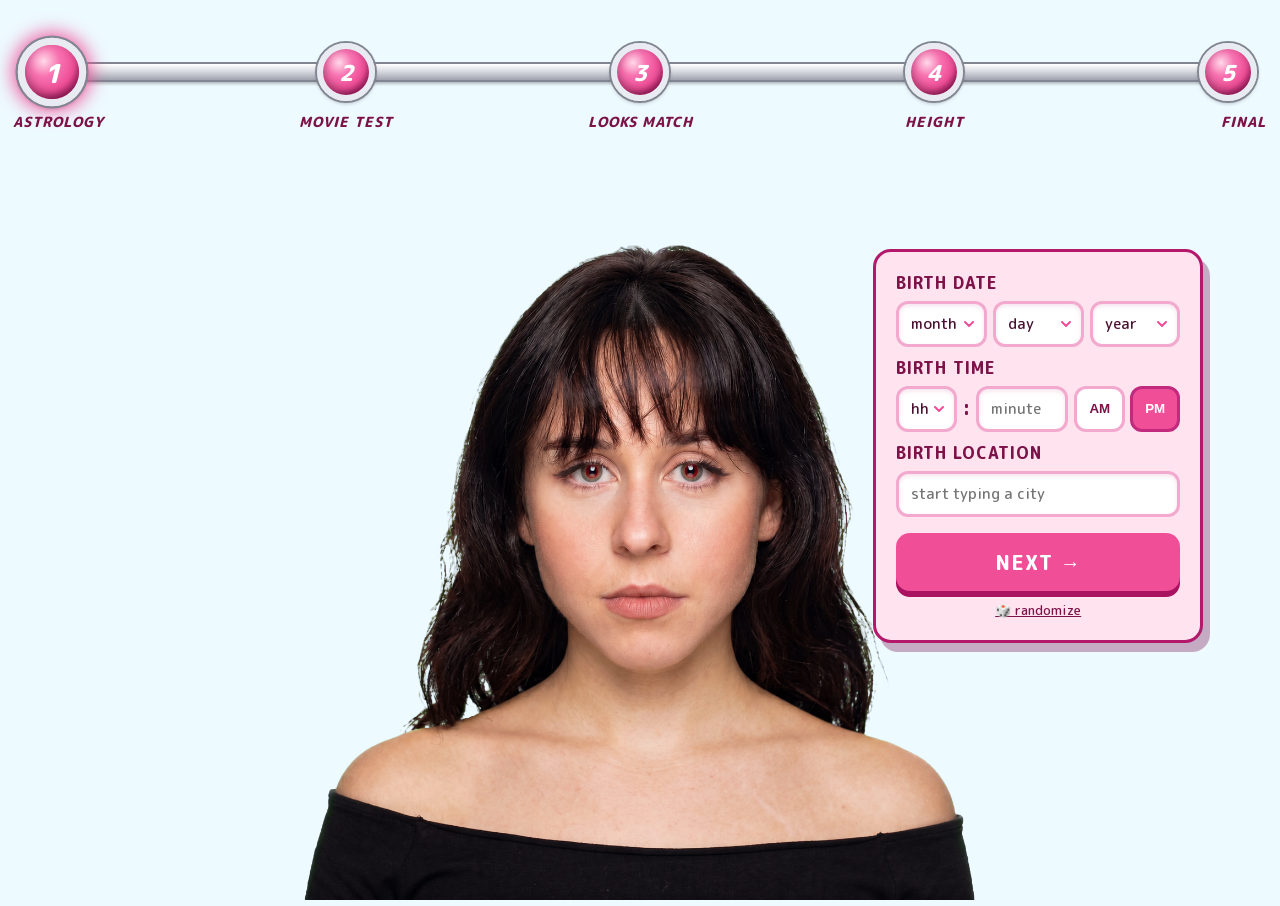
==== commit 181b4fc6: "Sweep: height-check redesign + concurrent sessions' Vercel/looks-AI work Height check (this session)" ====
--- a/survey.html
+++ b/survey.html
@@ -6,7 +6,19 @@
   <title>Astrological Anna — Survey</title>
   <link rel="stylesheet" href="css/base.css">
   <link rel="stylesheet" href="css/survey.css">
+  <link rel="stylesheet" href="css/final.css">
   <link rel="stylesheet" href="css/mobile.css">
+  <link rel="icon" href="favicon.ico" sizes="32x32">
+  <link rel="icon" type="image/png" href="assets/favicon.png">
+  <link rel="apple-touch-icon" href="assets/apple-touch-icon.png">
+  <script>
+    // pre-paint: collapse beta panels that were hidden last session, so they
+    // never flash open on refresh (survey.js takes over after load)
+    try {
+      if (localStorage.getItem('annaBetaClosed:animsPanel') === '1') document.documentElement.classList.add('bcA');
+      if (localStorage.getItem('annaBetaClosed:moodsPanel') === '1') document.documentElement.classList.add('bcM');
+    } catch (e) {}
+  </script>
 </head>
 <body>
 
@@ -73,6 +85,7 @@
       </header>
       <!-- .shelf is display:contents on desktop; on mobile it turns the two
            rows into one horizontal film strip -->
+      <b class="shelfCta">choose the movies you've seen ↓</b>
       <div class="shelf">
         <div class="shelfRow" id="shelfRow1"></div>
         <div class="shelfRow" id="shelfRow2"></div>
@@ -145,7 +158,7 @@
     <section id="stage4">
       <header class="shelfHead">
         <b>THE HEIGHT CHECK</b>
-        <span>drag the ruler — be honest, Anna measures everyone at the door</span>
+        <span>drag the ruler to set YOUR height — be honest, Anna measures everyone at the door</span>
       </header>
 
       <div class="hcFloor" id="hcFloor">
@@ -162,7 +175,7 @@
             <u class="hcBase"></u>
           </div>
         </div>
-        <div class="hcReadout" id="hcReadout">5′9.0″</div>
+        <div class="hcYouLine" id="hcYouLine"><em id="hcYouLabel">you</em></div>
       </div>
 
       <div class="hcTool">
@@ -174,6 +187,9 @@
         <button type="button" class="next" id="nextBtn4">NEXT →</button>
       </footer>
     </section>
+
+    <!-- Stage 5: final verdict (rendered by js/final.js) -->
+    <section id="stage5"></section>
 
     <div class="betas">
       <div class="anims betaPanel" id="animsPanel">
@@ -215,6 +231,7 @@
       <div class="ringPct" id="ringPct">0%</div>
     </div>
     <div class="ringLabel">cosmic compatibility</div>
+    <div class="ringVerdict" id="ringVerdict"></div>
   </div>
 
   <!-- Temporary: full synastry report lives behind this until stages are done -->
@@ -234,11 +251,17 @@
     </div>
   </div>
 
+  <script src="assets/mediapipe/selfie_segmentation.js"></script>
   <script src="assets/astronomy.browser.min.js"></script>
-  <script src="assets/synastry.js"></script>
-  <script src="assets/taste.js"></script>
-  <script src="assets/looks.js"></script>
-  <script src="js/survey.js"></script>
+  <!-- ?v= busts stale browser caches when these change; bump if a fix "doesn't take" -->
+  <script src="assets/synastry.js?v=2"></script>
+  <script src="assets/taste.js?v=2"></script>
+  <script src="assets/looks.js?v=2"></script>
+  <!-- gitignored local secrets (API key); 404s harmlessly if absent -->
+  <script src="config.local.js"></script>
+  <script src="assets/looks-ai.js?v=3"></script>
+  <script src="js/final.js"></script>
+  <script src="js/survey.js?v=2"></script>
 
 </body>
 </html>
--- a/css/base.css
+++ b/css/base.css
@@ -1,4 +1,20 @@
 /* Shared across all pages: palette, reset, star-field background. */
+
+/* M PLUS Rounded 1c — Japanese maru-gothic rounded type, the closest web
+   font to 2009 Nintendo DS menu typography (Tomodachi Collection era). */
+@font-face {
+  font-family: 'M PLUS Rounded 1c';
+  font-weight: 500;
+  font-display: swap;
+  src: url('../assets/fonts/mplus-rounded-500.woff2') format('woff2');
+}
+@font-face {
+  font-family: 'M PLUS Rounded 1c';
+  font-weight: 800;
+  font-display: swap;
+  src: url('../assets/fonts/mplus-rounded-800.woff2') format('woff2');
+}
+
 :root {
   --pink: #f14e98;
   --pink-hot: #d63a90;
@@ -12,15 +28,20 @@
   --pink-soft: #ffd9e9;
   --ink: #4a1030;
   --sky: #edfaff;
+  --font-round: 'M PLUS Rounded 1c', 'Hiragino Maru Gothic ProN', Arial, sans-serif;
 }
 
 * { box-sizing: border-box; }
 
 body {
   margin: 0;
-  font-family: Arial, sans-serif;
+  font-family: var(--font-round);
+  font-weight: 500;
   background: var(--sky);
 }
+
+/* DS-menu weight for anything already bolded */
+b, strong, button, .next, h1, h2, h3 { font-weight: 800; }
 
 /* Full-bleed looping star video behind everything */
 .stars {
--- a/css/survey.css
+++ b/css/survey.css
@@ -37,7 +37,6 @@
   color: #fff;
   font-weight: bold;
   font-size: 22px;
-  text-shadow: 0 2px 3px rgba(0, 0, 0, .6);
 }
 
 .node.active {
@@ -57,8 +56,7 @@
   font-size: 14px;
   letter-spacing: 1px;
   text-transform: uppercase;
-  color: #fff;
-  text-shadow: 0 1px 0 var(--pink-dark), 0 2px 4px rgba(0, 0, 0, .45);
+  color: var(--pink-heading);
   white-space: nowrap;
 }
 
@@ -160,7 +158,7 @@
   font-size: 15px;
   color: var(--ink);
   box-shadow: inset 0 2px 4px rgba(180, 60, 120, .15);
-  font-family: Arial, sans-serif;
+  font-family: var(--font-round);
   -webkit-appearance: none;
   appearance: none;
 }
@@ -260,7 +258,7 @@
   letter-spacing: 1px;
   cursor: pointer;
   box-shadow: 0 6px 0 var(--pink-dark);
-  font-family: Arial, sans-serif;
+  font-family: var(--font-round);
 }
 
 .next:active {
@@ -316,6 +314,11 @@
 }
 
 .betaPanel.closed .betaBody { display: none; }
+
+/* pre-paint collapse (html.bcA/.bcM set by the inline head script from
+   localStorage; survey.js removes them once it applies the real state) */
+html.bcA #animsPanel .betaBody,
+html.bcM #moodsPanel .betaBody { display: none; }
 
 .betaBody { margin-top: 6px; }
 
@@ -544,7 +547,6 @@
   font-size: 70px;
   font-weight: bold;
   color: var(--pink);
-  text-shadow: 2px 2px 0 var(--pink-dark), 0 4px 8px rgba(0, 0, 0, .2);
 }
 
 .verdict {
@@ -648,14 +650,17 @@
   color: #fff;
   font-size: 26px;
   letter-spacing: 3px;
-  text-shadow: 0 2px 0 var(--pink-dark), 0 4px 10px rgba(0, 0, 0, .5);
 }
 
 .shelfHead span {
-  color: var(--pink-soft);
+  color: #fff;
   font-size: 14px;
-  text-shadow: 0 1px 3px rgba(0, 0, 0, .6);
-}
+  font-weight: 800;
+  text-shadow: 0 1px 2px rgba(0, 0, 0, .55), 0 0 10px rgba(0, 0, 0, .3);
+}
+
+/* mobile-only call to action above the film strip (mobile.css shows it) */
+.shelfCta { display: none; }
 
 /* Each row is 6 cases standing on a chrome plank (same finish as the route rail) */
 /* On desktop the .shelf wrapper is layout-invisible (rows stay direct flex
@@ -780,7 +785,6 @@
   color: #fff;
   font-weight: bold;
   letter-spacing: 1px;
-  text-shadow: 0 1px 3px rgba(0, 0, 0, .6);
 }
 
 .shelfFoot .next {
@@ -854,7 +858,6 @@
   font-size: min(11vh, 82px);
   font-weight: bold;
   color: #fff;
-  text-shadow: 2px 2px 0 var(--pink-dark), 0 4px 10px rgba(0, 0, 0, .4);
 }
 
 .ringLabel {
@@ -863,8 +866,21 @@
   letter-spacing: 3px;
   text-transform: uppercase;
   color: #fff;
-  text-shadow: 0 1px 0 var(--pink-dark), 0 2px 6px rgba(0, 0, 0, .5);
-}
+}
+
+/* punchline under the ring (age gate): reads while the flash lingers */
+.ringVerdict {
+  max-width: min(86vw, 480px);
+  margin-top: 10px;
+  text-align: center;
+  font-weight: bold;
+  font-size: 17px;
+  line-height: 1.45;
+  color: #fff;
+  text-shadow: 0 2px 0 var(--pink-dark), 0 3px 8px rgba(0, 0, 0, .45);
+}
+
+.ringVerdict:empty { display: none; }
 
 /* ---- Tiny "more info" escape hatch for the old modal (temporary) ---- */
 #moreInfo {
@@ -921,7 +937,7 @@
   font-size: 15px;
   color: var(--ink);
   box-shadow: inset 0 2px 4px rgba(180, 60, 120, .15);
-  font-family: Arial, sans-serif;
+  font-family: var(--font-round);
 }
 
 #faves input:focus { outline: 2px solid var(--pink); }
@@ -1052,7 +1068,7 @@
   background-size: cover;
   background-position: center;
   transition: transform .15s ease-out;
-  font-family: Arial, sans-serif;
+  font-family: var(--font-round);
 }
 
 /* glass sheen across the top, like a Wii menu channel */
@@ -1083,7 +1099,7 @@
   font-size: 16px;
   letter-spacing: 1px;
   cursor: pointer;
-  font-family: Arial, sans-serif;
+  font-family: var(--font-round);
 }
 
 #lmTake {
@@ -1107,10 +1123,9 @@
   font-size: 21px;
   letter-spacing: 2px;
   text-transform: uppercase;
-  text-shadow: 0 1px 0 #fff;
-}
-
-.lmDrop span { font-size: 13px; color: #8a6a7c; text-shadow: 0 1px 0 #fff; }
+}
+
+.lmDrop span { font-size: 13px; color: #8a6a7c; }
 
 /* CSS-drawn candy point-and-shoot: pink body, chrome lens, flash */
 .lmCam {
@@ -1289,30 +1304,38 @@
   font-weight: bold;
   font-size: 15px;
   letter-spacing: 1px;
-  text-shadow: 0 1px 0 var(--pink-dark), 0 2px 4px rgba(0, 0, 0, .45);
-}
-
-/* Verdict stamp */
+}
+
+/* Verdict stamp: dark glass pill so it reads over any photo */
 .lmVerdict {
   display: none;
   text-align: center;
-  padding: 0 0 8px;
   font-size: 44px;
   font-weight: bold;
   letter-spacing: 3px;
   animation: stampIn .35s cubic-bezier(.3, 1.6, .5, 1) backwards;
 }
 
-.lmVerdict.show { display: block; }
+.lmVerdict.show {
+  display: inline-block;
+  align-self: center;
+  margin-bottom: 8px;
+  padding: 12px 30px 16px;
+  background: rgba(50, 6, 32, .78);
+  border: 3px solid rgba(255, 255, 255, .3);
+  border-radius: 18px;
+  backdrop-filter: blur(4px);
+  -webkit-backdrop-filter: blur(4px);
+}
 
 .lmVerdict.yes {
-  color: #baffc9;
-  text-shadow: 0 2px 0 #1c7a35, 0 4px 12px rgba(0, 0, 0, .5);
+  color: #fff;
+  box-shadow: 0 0 26px rgba(140, 255, 170, .4);
 }
 
 .lmVerdict.no {
-  color: #ffb3c2;
-  text-shadow: 0 2px 0 #8d1030, 0 4px 12px rgba(0, 0, 0, .5);
+  color: #fff;
+  box-shadow: 0 0 26px rgba(255, 80, 120, .4);
 }
 
 .lmVerdict small {
@@ -1321,7 +1344,6 @@
   letter-spacing: 1px;
   margin-top: 4px;
   color: #fff;
-  text-shadow: 0 1px 0 var(--pink-dark), 0 2px 4px rgba(0, 0, 0, .45);
 }
 
 @keyframes stampIn {
@@ -1345,7 +1367,7 @@
   font-weight: normal;
   text-decoration: underline;
   cursor: pointer;
-  font-family: Arial, sans-serif;
+  font-family: var(--font-round);
 }
 
 .rndBtn:hover { color: var(--pink); }
@@ -1384,7 +1406,6 @@
   font-size: 130px;
   font-weight: bold;
   color: #fff;
-  text-shadow: 0 5px 0 var(--pink-dark), 0 10px 28px rgba(0, 0, 0, .6);
   pointer-events: none;
 }
 
@@ -1447,14 +1468,13 @@
   display: flex;
   align-items: flex-end;
   justify-content: center;
-  gap: 7vw;
+  gap: 2vw;
 }
 
 /* department-store cardboard standee: photo head + flat silhouette + easel base */
 .hcStd {
   position: relative;
   filter: drop-shadow(6px 8px 0 rgba(60, 20, 45, .3));
-  transition: height .08s linear;
 }
 
 .hcStd u { position: absolute; display: block; text-decoration: none; }
@@ -1536,30 +1556,32 @@
   font-weight: bold;
   font-style: normal;
   letter-spacing: 1px;
-  color: #fff;
-  text-shadow: 0 1px 0 var(--pink-dark), 0 2px 4px rgba(0, 0, 0, .45);
-}
-
-/* big live readout on the right */
-.hcReadout {
-  position: absolute;
-  right: 2%;
-  top: 32%;
-  font-size: min(9vw, 110px);
-  font-weight: bold;
-  font-family: 'Arial Rounded MT Bold', Arial, sans-serif;
-  color: #fff;
-  text-shadow:
-    0 3px 0 var(--pink-dark),
-    -3px 0 0 var(--pink),
-    3px 0 0 var(--pink),
-    0 6px 14px rgba(0, 0, 0, .35);
+  color: var(--pink-heading);
+}
+
+/* YOUR dashed measuring line — mirrors Anna's, label on the left */
+.hcYouLine {
+  position: absolute;
+  left: 0;
+  right: 0;
+  border-top: 3px dashed rgba(255, 255, 255, .95);
   pointer-events: none;
+}
+
+.hcYouLine em {
+  position: absolute;
+  left: 0;
+  top: -26px;
+  font-size: 14px;
+  font-weight: bold;
+  font-style: normal;
+  letter-spacing: 1px;
+  color: var(--pink-heading);
 }
 
 /* the measuring tool: chrome ruler track with tick marks + candy notch thumb */
 .hcTool {
-  padding: 26px 10% 10px;
+  padding: 12px 8% 8px;
 }
 
 #hcSlider {
@@ -1662,3 +1684,12 @@
   width: 64px;
   height: 64px;
 }
+
+/* ---- Production: beta panels are dev-only tools (js adds body.prod off-localhost).
+   Buttons stay in the DOM so stage/reveal reactions can still drive them. ---- */
+body.prod .betas { display: none !important; }
+
+/* stage 4 sits on the palest part of the sky — solid DS colors, no shadows */
+body.s4 .shelfHead b { color: var(--pink); }
+body.s4 .shelfHead span { color: var(--pink-heading); }
+body.s4 .shelfFoot .seen { color: var(--pink-heading); }
--- a/css/final.css
+++ b/css/final.css
@@ -0,0 +1,158 @@
+/* Stage 5: final verdict — aggregate score, per-test rings, holla gate. */
+
+#stage5 {
+  display: none;
+  position: absolute;
+  inset: 0;
+  flex-direction: column;
+  align-items: center;
+  gap: 16px;
+  padding: 8px 4% 40px;
+  overflow-y: auto;
+  z-index: 6;
+}
+
+body.s5 #stage5 { display: flex; }
+body.s5 .card { display: none; }
+
+/* Anna reacts from the corner, same as the movie/looks stages */
+body.s5 .avatar {
+  transform: translateX(-50%) translateX(37vw) scale(.5);
+  z-index: 4;
+  pointer-events: none;
+}
+
+/* the sky is pale up top — give the header and verdict solid DS colors */
+#stage5 .shelfHead b { color: var(--pink); }
+#stage5 .shelfHead span { color: var(--pink-heading); }
+
+.fAgg { text-align: center; }
+
+.fAgg b {
+  display: block;
+  font-size: min(120px, 16vw);
+  line-height: 1;
+  color: var(--pink);
+}
+
+.fAgg span {
+  color: var(--pink-heading);
+  font-size: 19px;
+  font-weight: 800;
+}
+
+.fRings {
+  display: flex;
+  gap: 26px;
+  flex-wrap: wrap;
+  justify-content: center;
+}
+
+.fCell {
+  display: flex;
+  flex-direction: column;
+  align-items: center;
+  gap: 6px;
+}
+
+.fRingWrap {
+  position: relative;
+  width: 104px;
+  height: 104px;
+}
+
+.fRingWrap svg {
+  width: 100%;
+  height: 100%;
+  transform: rotate(-90deg);
+}
+
+.fBg {
+  fill: none;
+  stroke: rgba(255, 255, 255, .5);
+  stroke-width: 9;
+}
+
+.fFill {
+  fill: none;
+  stroke: var(--pink);
+  stroke-width: 9;
+  stroke-linecap: round;
+  transition: stroke-dashoffset 1.2s ease-out;
+}
+
+.fRingWrap b {
+  position: absolute;
+  inset: 0;
+  display: flex;
+  align-items: center;
+  justify-content: center;
+  font-size: 21px;
+  color: var(--pink-heading);
+}
+
+.fCell > span {
+  font-weight: 800;
+  text-transform: uppercase;
+  letter-spacing: 1px;
+  font-size: 13px;
+  color: var(--pink-heading);
+}
+
+/* the gate: socials when eligible, the consolation lineup when not */
+.fAction {
+  background: var(--pink-card);
+  border: 3px solid var(--pink-card-border);
+  border-radius: 18px;
+  box-shadow: 7px 9px 0 rgba(120, 20, 80, .35);
+  padding: 18px 24px;
+  text-align: center;
+  max-width: 580px;
+}
+
+.fAction b {
+  display: block;
+  font-size: 22px;
+  color: var(--pink-heading);
+  margin-bottom: 4px;
+}
+
+.fAction span {
+  color: var(--ink);
+  font-size: 14px;
+}
+
+.fLinks {
+  display: flex;
+  gap: 10px;
+  justify-content: center;
+  margin-top: 14px;
+}
+
+a.fBtn {
+  width: auto;
+  margin-top: 0;
+  padding: 12px 26px;
+  display: inline-block;
+  text-decoration: none;
+}
+
+.fCelebs {
+  display: flex;
+  gap: 8px;
+  flex-wrap: wrap;
+  justify-content: center;
+  margin-top: 14px;
+}
+
+.fCelebs a {
+  background: #fff;
+  border: 3px solid var(--pink-border);
+  border-radius: 12px;
+  padding: 9px 14px;
+  color: var(--pink-heading);
+  font-weight: 800;
+  text-decoration: none;
+}
+
+.fCelebs a:hover { background: var(--pink-soft); }
--- a/css/mobile.css
+++ b/css/mobile.css
@@ -14,8 +14,9 @@
   footer { padding: 12px 12px calc(20px + env(safe-area-inset-bottom)); }
 
   .candy {
-    font-size: 20px;
-    padding: 15px 34px;
+    font-size: 19px;
+    padding: 15px 24px;
+    white-space: nowrap; /* keep the → off its own line */
   }
 
   /* ================= survey: progress rail ================= */
@@ -48,11 +49,18 @@
 
   /* ================= Anna, front and center ================= */
 
-  /* Full-height, centered, behind every sheet — her face fills the gap
-     between the rail and the controls, all stages */
+  /* Centered, behind every sheet. Anchored by the HEAD (top), not the feet —
+     on short screens the bottom sheet swallows a bottom-anchored Anna's face,
+     so instead her face always sits just under the rail and her body runs
+     behind the sheet */
   .avatar {
-    height: 74vh;
-    height: 74dvh;
+    top: 12px;
+    bottom: auto;
+    /* eyes sit ~40% down the portrait; this scales her so they clear the
+       ~56dvh bottom sheet on any screen height (92dvh−180px ≈ 74dvh on an
+       iPhone, shrinks faster than the gap does on short windows) */
+    height: calc(92vh - 180px);
+    height: calc(92dvh - 180px);
     z-index: 1;
     pointer-events: none;
   }
@@ -82,14 +90,27 @@
     bottom: 0;
     top: auto;
     width: auto;
-    max-height: 64vh;
-    max-height: 64dvh;
+    max-height: 56vh;
+    max-height: 56dvh;
     overflow-y: auto;
     z-index: 6;
     border-radius: 22px 22px 0 0;
     border-bottom: 0;
     box-shadow: 0 -8px 26px rgba(120, 20, 80, .4);
-    padding: 16px 18px calc(12px + env(safe-area-inset-bottom));
+    padding: 12px 16px calc(10px + env(safe-area-inset-bottom));
+  }
+
+  /* compact the sheet so it clears Anna's face on short screens */
+  .card b { margin: 8px 0 5px; }
+
+  .card select,
+  .card input,
+  .ampm button { height: 42px; }
+
+  .card .next {
+    margin-top: 12px;
+    padding: 12px;
+    font-size: 18px;
   }
 
   /* the sheet sits at the screen bottom, so suggestions must open upward */
@@ -133,7 +154,8 @@
 
   .case {
     flex: 0 0 auto;
-    width: 34vw;
+    /* 3.5 posters visible: the half-cut one makes the horizontal scroll obvious */
+    width: calc((100vw - 60px) / 3.5);
     max-width: 160px;
     scroll-snap-align: center;
     margin-bottom: 6px;
@@ -159,7 +181,15 @@
   .booth,
   .lmDrop { width: min(92vw, 54vh); }
 
-  .lmUpload { gap: 14px; }
+  /* bottom-sheet vibes: booth + CAPTURE hug the bottom so Anna's face stays
+     visible above while she watches you pick a photo */
+  .lmUpload {
+    gap: 14px;
+    justify-content: flex-end;
+    padding-bottom: calc(10px + env(safe-area-inset-bottom));
+  }
+
+  .lmCapture { width: min(92vw, 54vh); }
 
   /* the paired polaroids shrink to sit side by side on a phone */
   .pol {
@@ -176,3 +206,52 @@
 
   #stage4 .shelfFoot { padding-bottom: calc(10px + env(safe-area-inset-bottom)); }
 }
+
+/* ================= mobile hardening (appended layer) ================= */
+@media (max-width: 700px) {
+
+  /* the oversized Anna cutout is wider than the phone screen — never let the
+     page scroll sideways out of view */
+  html, body {
+    overflow-x: hidden;
+    max-width: 100vw;
+  }
+
+  /* 16px+ inputs stop iOS Safari's focus auto-zoom */
+  .card select,
+  .card input,
+  #faves input {
+    font-size: 16px;
+  }
+
+  /* movie test: legible CTA right above the film strip */
+  .shelfCta {
+    display: block;
+    margin-top: auto;
+    text-align: center;
+    color: #fff;
+    font-size: 16px;
+    letter-spacing: 1px;
+    text-shadow: 0 1px 2px rgba(0, 0, 0, .6), 0 0 10px rgba(0, 0, 0, .35);
+  }
+
+  /* the CTA now owns the flex push; the strip hugs it */
+  .shelf { margin-top: 4px; }
+}
+
+/* looks match: pin the score + NEXT above Safari's bottom bar; the verdict
+   content scrolls/sits above the pinned strip instead of underneath it */
+@media (max-width: 700px) {
+  .lmStage .shelfFoot {
+    position: fixed;
+    left: 0;
+    right: 0;
+    bottom: 0;
+    z-index: 8;
+    margin: 0;
+    padding: 10px 16px calc(16px + env(safe-area-inset-bottom));
+    background: linear-gradient(180deg, rgba(60, 5, 35, 0), rgba(60, 5, 35, .45) 60%);
+  }
+
+  .lmStage { padding-bottom: 96px; }
+}
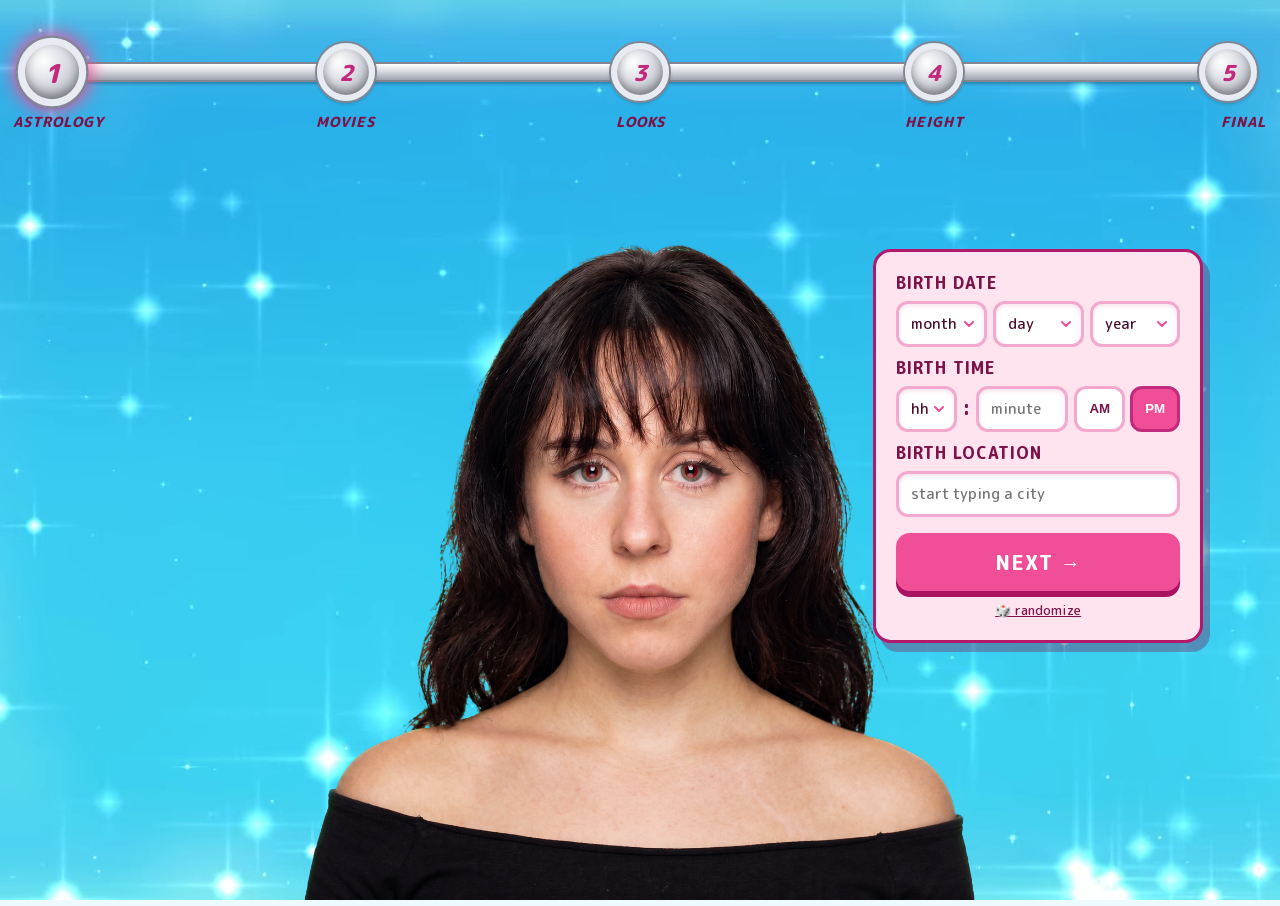
==== commit fef390ab: "Polish responsive survey flow and backgrounds" ====
--- a/survey.html
+++ b/survey.html
@@ -22,8 +22,9 @@
 </head>
 <body>
 
-  <video class="stars" autoplay muted loop playsinline>
-    <source src="stars.mp4">
+  <video class="stars" autoplay muted loop playsinline preload="auto" aria-hidden="true">
+    <source src="assets/dream-sky-mobile-loop.webm" type="video/webm" media="(max-width: 700px)">
+    <source src="assets/dream-sky-desktop-loop.webm" type="video/webm">
   </video>
 
   <!-- Level-map progress rail -->
@@ -35,8 +36,8 @@
     <i class="node n4">4</i>
     <i class="node n5">5</i>
     <em class="lbl n1">astrology</em>
-    <em class="lbl n2">movie test</em>
-    <em class="lbl n3">looks match</em>
+    <em class="lbl n2">movies</em>
+    <em class="lbl n3">looks</em>
     <em class="lbl n4">height</em>
     <em class="lbl n5">final</em>
   </nav>
@@ -109,34 +110,36 @@
     <section id="stage3">
       <header class="shelfHead">
         <b>LOOKS MATCH</b>
-        <span>upload a photo — Anna needs to see exactly who she's dealing with</span>
+        <span id="lmInstruction">upload a photo — Anna needs to see exactly who she's dealing with</span>
       </header>
 
       <div class="lmUpload" id="lmUpload">
         <input type="file" id="lmFile" accept="image/*" hidden>
-        <div class="booth" id="booth">
-          <video id="boothVid" autoplay playsinline muted></video>
-          <div class="boothCount" id="boothCount" aria-hidden="true"></div>
-          <div class="boothFlash" id="boothFlash" aria-hidden="true"></div>
-          <!-- choose: live photobooth or a photo from the library -->
-          <div class="lmDrop" id="lmDrop">
-            <i class="lmCam" aria-hidden="true">
-              <u class="camTop"></u>
-              <u class="camLens"></u>
-              <u class="camFlash"></u>
-            </i>
-            <b id="lmPrompt">show anna what you look like</b>
-            <div class="lmBtns">
-              <button type="button" id="lmTake">📷 take a photo</button>
-              <button type="button" id="lmPick">🖼 upload one</button>
+        <div class="lmMedia" id="lmMedia">
+          <div class="booth" id="booth">
+            <video id="boothVid" autoplay playsinline muted></video>
+            <div class="boothCount" id="boothCount" aria-hidden="true"></div>
+            <div class="boothFlash" id="boothFlash" aria-hidden="true"></div>
+            <!-- choose: live photobooth or a photo from the library -->
+            <div class="lmDrop" id="lmDrop">
+              <i class="lmCam" aria-hidden="true">
+                <u class="camTop"></u>
+                <u class="camLens"></u>
+                <u class="camFlash"></u>
+              </i>
+              <b id="lmPrompt">show anna what you look like</b>
+              <div class="lmBtns">
+                <button type="button" id="lmTake">take photo</button>
+                <button type="button" id="lmPick">upload</button>
+              </div>
             </div>
-            <span>face clearly visible · no group pics · Anna will know</span>
           </div>
         </div>
-        <button type="button" class="next lmCapture" id="lmCapture" disabled>CAPTURE →</button>
+        <button type="button" class="next lmCapture" id="lmCapture" disabled>NEXT</button>
       </div>
 
       <div class="lmStage" id="lmStage">
+        <div class="lmVerdict" id="lmVerdict"></div>
         <div class="lmPair">
           <figure class="pol you"><img id="lmYouImg" alt="you"><figcaption>you</figcaption></figure>
           <div class="lmHeart" id="lmHeart">💘</div>
@@ -146,9 +149,7 @@
           <div class="lmBarWrap"><div class="lmBar" id="lmBar"></div></div>
           <span class="lmMsg" id="lmMsg">checking looks compatibility…</span>
         </div>
-        <div class="lmVerdict" id="lmVerdict"></div>
         <footer class="shelfFoot lmFoot" id="lmFoot">
-          <span class="seen" id="lmScoreLine"></span>
           <button type="button" class="next" id="nextBtn3">NEXT →</button>
         </footer>
       </div>
@@ -188,8 +189,8 @@
       </footer>
     </section>
 
-    <!-- Stage 5: final verdict (rendered by js/final.js) -->
-    <section id="stage5"></section>
+    <!-- Stage 5: aggregate verdict; populated by js/final.js -->
+    <section id="stage5" aria-live="polite"></section>
 
     <div class="betas">
       <div class="anims betaPanel" id="animsPanel">
@@ -260,6 +261,7 @@
   <!-- gitignored local secrets (API key); 404s harmlessly if absent -->
   <script src="config.local.js"></script>
   <script src="assets/looks-ai.js?v=3"></script>
+  <script src="js/background-video.js"></script>
   <script src="js/final.js"></script>
   <script src="js/survey.js?v=2"></script>
 
--- a/css/survey.css
+++ b/css/survey.css
@@ -25,7 +25,7 @@
   width: 58px;
   height: 58px;
   border-radius: 50%;
-  background: radial-gradient(circle at 35% 30%, var(--pink-soft), #f772b0 30%, var(--pink) 60%, var(--pink-dark) 85%);
+  background: radial-gradient(circle at 35% 30%, #ffffff, #d9dbe2 45%, #9fa3af);
   border: 6px solid #e9ebf2;
   box-shadow:
     0 0 0 2px #828692,
@@ -34,7 +34,7 @@
   display: flex;
   align-items: center;
   justify-content: center;
-  color: #fff;
+  color: var(--pink-deep);
   font-weight: bold;
   font-size: 22px;
 }
@@ -793,10 +793,10 @@
   padding: 12px 36px;
 }
 
-/* Progress rail: a finished stage turns chrome with a pink check */
+/* Progress rail: unfinished stages are chrome; completed stages turn pink. */
 .node.done {
-  background: radial-gradient(circle at 35% 30%, #ffffff, #d9dbe2 45%, #9fa3af);
-  color: var(--pink-deep);
+  background: radial-gradient(circle at 35% 30%, var(--pink-soft), #f772b0 30%, var(--pink) 60%, var(--pink-dark) 85%);
+  color: #fff;
   cursor: pointer;
 }
 
@@ -1026,6 +1026,8 @@
   z-index: 3;
 }
 
+#stage3.hasResult > .shelfHead { display: none; }
+
 body.s3 .card { display: none; }
 
 /* Anna shrinks into the corner exactly like stage 2 */
@@ -1041,8 +1043,19 @@
   display: flex;
   flex-direction: column;
   align-items: center;
+  justify-content: flex-start;
+  gap: 22px;
+  padding-bottom: clamp(80px, 14vh, 130px);
+}
+
+.lmMedia {
+  flex: 1;
+  min-height: 0;
+  display: flex;
+  flex-direction: column;
+  align-items: center;
   justify-content: center;
-  gap: 22px;
+  gap: 16px;
 }
 
 /* Wii-channel-style tile: chrome bezel, glossy plastic panel, top sheen */
@@ -1055,7 +1068,7 @@
   flex-direction: column;
   align-items: center;
   justify-content: center;
-  gap: 10px;
+  gap: 16px;
   background: linear-gradient(180deg, #ffffff 0%, #eef3f9 50%, #d9e2ee 100%);
   border: 6px solid #e9ebf2;
   border-radius: 26px;
@@ -1120,8 +1133,12 @@
 .lmBtns button:active { transform: translateY(4px); box-shadow: none; }
 
 .lmDrop b {
+  box-sizing: border-box;
+  width: 100%;
+  padding-inline: 32px;
   font-size: 21px;
   letter-spacing: 2px;
+  text-align: center;
   text-transform: uppercase;
 }
 
@@ -1133,6 +1150,7 @@
   width: 122px;
   height: 84px;
   margin-top: 10px;
+  margin-bottom: 8px;
   border-radius: 16px;
   font-style: normal;
   background: linear-gradient(180deg, #fdd7e9 0%, #f591c1 45%, #e0509d 100%);
@@ -1196,10 +1214,47 @@
   box-shadow: 0 0 7px rgba(255, 235, 150, .95), inset 0 1px 1px rgba(255, 255, 255, .9);
 }
 
-/* once a photo is picked it becomes the drop zone's background */
-.lmDrop.hasPhoto { border-style: solid; }
-
-.lmDrop.hasPhoto i, .lmDrop.hasPhoto span { display: none; }
+/* Once a photo is picked, the channel tile becomes the same white polaroid
+   used by the comparison result. The uploaded image is inherited by the
+   photo-area pseudo-element so the bottom caption stays clean. */
+.lmDrop.hasPhoto {
+  aspect-ratio: 9 / 10;
+  background-color: #fff;
+  background-size: 0 0;
+  border: 0;
+  border-radius: 6px;
+  box-shadow: 0 16px 32px rgba(0, 0, 0, .45);
+}
+
+.lmDrop.hasPhoto::before {
+  left: 10px;
+  right: 10px;
+  top: 10px;
+  bottom: 54px;
+  height: auto;
+  border-radius: 2px;
+  background-color: var(--sky);
+  background-image: inherit;
+  background-position: center;
+  background-size: cover;
+}
+
+.lmDrop.hasPhoto::after {
+  content: 'YOU';
+  position: absolute;
+  left: 0;
+  right: 0;
+  bottom: 17px;
+  color: var(--ink);
+  font-size: 17px;
+  font-weight: bold;
+  letter-spacing: 2px;
+  text-align: center;
+}
+
+.lmDrop.hasPhoto i,
+.lmDrop.hasPhoto span,
+.lmDrop.hasPhoto .lmBtns { display: none; }
 
 .lmDrop.hasPhoto b {
   background: rgba(255, 228, 240, .92);
@@ -1207,6 +1262,20 @@
   padding: 8px 14px;
 }
 
+#lmPrompt.ready {
+  flex: 0 0 auto;
+  padding: 8px 14px;
+  border-radius: 10px;
+  background: rgba(255, 228, 240, .92);
+  color: var(--pink-heading);
+  font-size: 21px;
+  font-weight: bold;
+  letter-spacing: 2px;
+  line-height: 1.2;
+  text-align: center;
+  text-transform: uppercase;
+}
+
 .lmCapture { width: min(64vh, 480px); margin: 0; }
 
 .lmCapture:disabled { opacity: .45; cursor: not-allowed; }
@@ -1218,10 +1287,11 @@
 
 .lmPair {
   flex: 1;
+  position: relative;
   display: flex;
   align-items: center;
   justify-content: center;
-  gap: 3vw;
+  gap: 24px;
 }
 
 .pol {
@@ -1261,12 +1331,19 @@
 }
 
 .lmHeart {
+  position: absolute;
+  left: 50%;
+  top: 50%;
+  z-index: 2;
+  transform: translate(-50%, -50%);
   font-size: 52px;
   animation: heartThrob 1s ease-in-out infinite;
   filter: drop-shadow(0 4px 8px rgba(0, 0, 0, .3));
 }
 
-@keyframes heartThrob { 50% { transform: scale(1.25); } }
+@keyframes heartThrob {
+  50% { transform: translate(-50%, -50%) scale(1.25); }
+}
 
 /* Loading bar: candy stripes crawling while the "analysis" runs */
 .lmLoad {
@@ -1328,6 +1405,21 @@
   -webkit-backdrop-filter: blur(4px);
 }
 
+.lmVerdictScore,
+.lmVerdictStatus {
+  display: block;
+}
+
+.lmVerdictScore {
+  font-size: 28px;
+  line-height: 1;
+}
+
+.lmVerdictStatus {
+  margin-top: 8px;
+  line-height: 1.2;
+}
+
 .lmVerdict.yes {
   color: #fff;
   box-shadow: 0 0 26px rgba(140, 255, 170, .4);
@@ -1342,7 +1434,7 @@
   display: block;
   font-size: 15px;
   letter-spacing: 1px;
-  margin-top: 4px;
+  margin-top: 8px;
   color: #fff;
 }
 
@@ -1350,7 +1442,10 @@
   from { opacity: 0; transform: scale(2.4) rotate(-6deg); }
 }
 
-.lmFoot { visibility: hidden; }
+.lmFoot {
+  visibility: hidden;
+  justify-content: center;
+}
 
 .lmFoot.show { visibility: visible; }
 
--- a/css/mobile.css
+++ b/css/mobile.css
@@ -63,6 +63,13 @@
     height: calc(92dvh - 180px);
     z-index: 1;
     pointer-events: none;
+  }
+
+  /* On the birth-details stage, lift Anna well above the bottom sheet so her
+     face stays visible instead of sitting behind the form. */
+  body:not(.s2):not(.s3):not(.s4):not(.s5) .avatar {
+    bottom: 14vh;
+    bottom: 14dvh;
   }
 
   /* undo the desktop corner-shrink so she stays centered on s2/s3 */
@@ -179,7 +186,7 @@
   body.s3 #stage3 { inset: 0 4% 1%; }
 
   .booth,
-  .lmDrop { width: min(92vw, 54vh); }
+  .lmDrop { width: min(460px, 54vh, calc(100vw - 32px)); }
 
   /* bottom-sheet vibes: booth + CAPTURE hug the bottom so Anna's face stays
      visible above while she watches you pick a photo */
@@ -189,7 +196,9 @@
     padding-bottom: calc(10px + env(safe-area-inset-bottom));
   }
 
-  .lmCapture { width: min(92vw, 54vh); }
+  .lmMedia { flex: 0 0 auto; }
+
+  .lmCapture { width: min(460px, 54vh, calc(100vw - 36px)); }
 
   /* the paired polaroids shrink to sit side by side on a phone */
   .pol {
@@ -197,8 +206,24 @@
     padding: 8px 8px 30px;
   }
 
+  /* Keep the result cards anchored just above their footer instead of
+     floating in the middle of Anna's face. */
+  .lmPair {
+    align-items: flex-end;
+    padding-bottom: 18px;
+  }
+
   .lmStage .shelfFoot,
   #stage3 .shelfFoot { padding-bottom: calc(10px + env(safe-area-inset-bottom)); }
+
+  #stage3 .lmFoot {
+    padding-left: 18px;
+    padding-right: 18px;
+  }
+
+  #stage3 .lmFoot .next {
+    width: 100%;
+  }
 
   /* ================= stage 4: height check ================= */
 
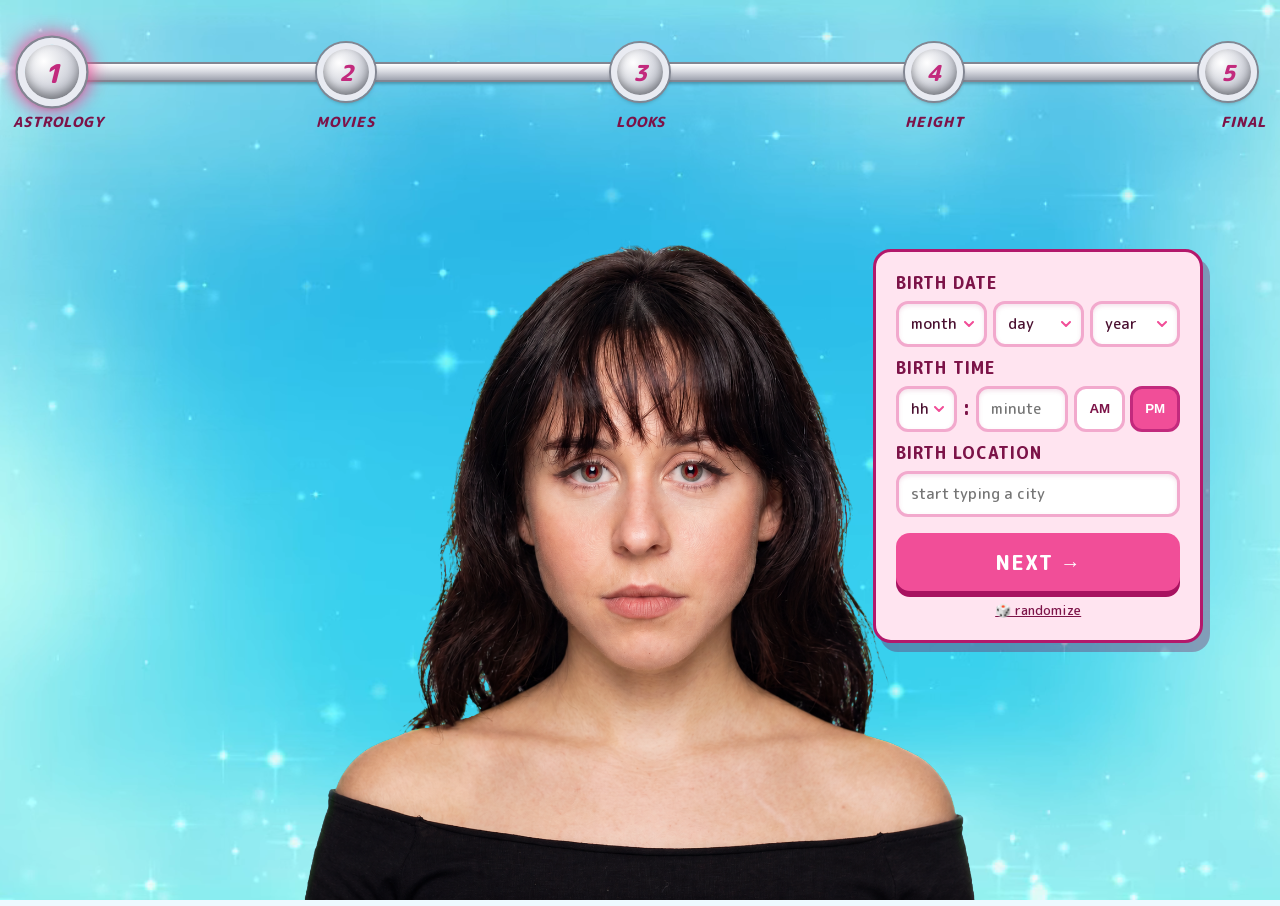
==== commit 69703325: "Refine survey progress and responsive layouts" ====
--- a/survey.html
+++ b/survey.html
@@ -81,8 +81,9 @@
     <!-- Stage 2: the movie test (Blu-ray shelf; cases are built by js/survey.js) -->
     <section id="stage2">
       <header class="shelfHead">
-        <b>THE MOVIE TEST</b>
-        <span>click every one you've <i>actually</i> seen — Anna can tell when you lie</span>
+        <b>MOVIE KNOWLEDGE</b>
+        <span id="movieInstruction">select every movie you've <i>actually</i> seen — Anna can tell when you lie</span>
+        <span id="seenCount" hidden>0 / 12 seen</span>
       </header>
       <!-- .shelf is display:contents on desktop; on mobile it turns the two
            rows into one horizontal film strip -->
@@ -101,7 +102,6 @@
         <div id="favChips"></div>
       </div>
       <footer class="shelfFoot">
-        <span class="seen" id="seenCount">0 / 12 seen</span>
         <button type="button" class="next" id="nextBtn2">NEXT →</button>
       </footer>
     </section>
@@ -158,8 +158,9 @@
     <!-- Stage 4: the height check (standees + ruler slider; face comes from stage 3) -->
     <section id="stage4">
       <header class="shelfHead">
-        <b>THE HEIGHT CHECK</b>
-        <span>drag the ruler to set YOUR height — be honest, Anna measures everyone at the door</span>
+        <b>HEIGHT CHECK</b>
+        <span id="hcLine" hidden>you vs. anna (5′2″)</span>
+        <span id="hcInstruction">drag the ruler — be honest, Anna measures everyone at the door</span>
       </header>
 
       <div class="hcFloor" id="hcFloor">
@@ -184,7 +185,6 @@
       </div>
 
       <footer class="shelfFoot">
-        <span class="seen" id="hcLine">you vs. anna (5′2″)</span>
         <button type="button" class="next" id="nextBtn4">NEXT →</button>
       </footer>
     </section>
--- a/css/survey.css
+++ b/css/survey.css
@@ -2,6 +2,7 @@
 
 /* ---- Level map (top progress rail) ---- */
 .map {
+  --route-progress: 0%;
   height: 160px;
   position: relative;
 }
@@ -16,6 +17,18 @@
   background: linear-gradient(#ffffff, #d9dbe2 45%, #9fa3af);
   border: 2px solid #828692;
   box-shadow: 0 2px 3px rgba(0, 0, 0, .25);
+  overflow: hidden;
+}
+
+.route::after {
+  content: '';
+  position: absolute;
+  inset: 0 auto 0 0;
+  width: var(--route-progress);
+  border-radius: inherit;
+  background: linear-gradient(180deg, var(--pink-soft), var(--pink) 48%, var(--pink-dark));
+  box-shadow: inset 0 2px 3px rgba(255, 255, 255, .45);
+  transition: width .45s ease;
 }
 
 .node {
@@ -662,6 +675,14 @@
 /* mobile-only call to action above the film strip (mobile.css shows it) */
 .shelfCta { display: none; }
 
+.shelfHead [hidden] { display: none; }
+
+#stage2 #seenCount {
+  color: #fff;
+  font-weight: bold;
+  letter-spacing: 1px;
+}
+
 /* Each row is 6 cases standing on a chrome plank (same finish as the route rail) */
 /* On desktop the .shelf wrapper is layout-invisible (rows stay direct flex
    children of #stage2); css/mobile.css turns it into a horizontal strip */
@@ -678,6 +699,10 @@
   padding: 14px 1% 0;
   border-bottom: 14px solid transparent;
   border-image: linear-gradient(#ffffff, #d9dbe2 45%, #9fa3af) 0 0 100% 0 / 0 0 14px 0;
+}
+
+@media (min-width: 701px) {
+  body.s2 .shelfRow { transform: translateY(-36px); }
 }
 
 /* The case: a Blu-ray in your hand. preserve-3d so the spine reads as a real
@@ -791,6 +816,16 @@
   width: auto;
   margin: 0;
   padding: 12px 36px;
+}
+
+#stage2 .shelfFoot .next {
+  width: min(64vh, 480px);
+  padding: 14px;
+}
+
+#stage4 .shelfFoot .next {
+  width: min(64vh, 480px);
+  padding: 14px;
 }
 
 /* Progress rail: unfinished stages are chrome; completed stages turn pink. */
@@ -1218,7 +1253,7 @@
    used by the comparison result. The uploaded image is inherited by the
    photo-area pseudo-element so the bottom caption stays clean. */
 .lmDrop.hasPhoto {
-  aspect-ratio: 9 / 10;
+  aspect-ratio: 5 / 6;
   background-color: #fff;
   background-size: 0 0;
   border: 0;
@@ -1230,7 +1265,7 @@
   left: 10px;
   right: 10px;
   top: 10px;
-  bottom: 54px;
+  bottom: 96px;
   height: auto;
   border-radius: 2px;
   background-color: var(--sky);
@@ -1244,7 +1279,7 @@
   position: absolute;
   left: 0;
   right: 0;
-  bottom: 17px;
+  bottom: 48px;
   color: var(--ink);
   font-size: 17px;
   font-weight: bold;
@@ -1445,6 +1480,11 @@
 .lmFoot {
   visibility: hidden;
   justify-content: center;
+}
+
+.lmFoot .next {
+  width: min(64vh, 480px);
+  padding: 14px;
 }
 
 .lmFoot.show { visibility: visible; }
@@ -1546,13 +1586,17 @@
 body.s4 .card { display: none; }
 body.s4 .avatar { display: none; }
 
+#stage4 #hcLine {
+  color: #fff;
+  font-weight: bold;
+  letter-spacing: 1px;
+}
+
 /* the floor the standees stand on */
 .hcFloor {
   flex: 1;
   position: relative;
   margin: 0 6%;
-  border-bottom: 6px solid rgba(255, 255, 255, .75);
-  box-shadow: 0 6px 0 rgba(130, 134, 146, .5);
 }
 
 .hcPair {
@@ -1569,7 +1613,7 @@
 /* department-store cardboard standee: photo head + flat silhouette + easel base */
 .hcStd {
   position: relative;
-  filter: drop-shadow(6px 8px 0 rgba(60, 20, 45, .3));
+  transition: height .08s linear;
 }
 
 .hcStd u { position: absolute; display: block; text-decoration: none; }
@@ -1622,17 +1666,8 @@
 
 /* easel base */
 .hcBase {
-  bottom: 0;
-  left: 18%;
-  right: 18%;
-  height: 2.5%;
-  min-height: 8px;
-  background: linear-gradient(180deg, #c9ced8, #9aa0ad);
-  border-radius: 3px;
-  clip-path: polygon(12% 0%, 88% 0%, 100% 100%, 0% 100%);
-}
-
-.hcStd.anna .hcBase { background: linear-gradient(180deg, var(--pink-deep), var(--pink-dark)); }
+  display: none !important;
+}
 
 /* dashed line marking Anna's height for the comparison */
 .hcAnnaLine {
@@ -1688,8 +1723,7 @@
   border: 2px solid #828692;
   background:
     repeating-linear-gradient(90deg,
-      transparent 0 9px, rgba(90, 96, 110, .55) 9px 11px,
-      transparent 11px 47px, rgba(90, 96, 110, .8) 47px 50px),
+      transparent 0 11px, rgba(90, 96, 110, .55) 11px 12px) left bottom / 100% 14px no-repeat,
     linear-gradient(#ffffff, #d9dbe2 45%, #9fa3af);
   box-shadow: 0 3px 5px rgba(0, 0, 0, .3), inset 0 2px 3px rgba(255, 255, 255, .8);
   cursor: ew-resize;
@@ -1737,27 +1771,27 @@
   color: #8a6a50;
 }
 
-/* JibJab-style sticker head: elliptical face cutout pasted over the cardboard,
-   gently wobbling. Overrides the circle-crop defaults. */
+/* Uploaded-photo head: a fixed circle anchored at the shoulders. Its size is
+   independent of the selected height, while the square source crop fills it. */
 .hcStd u.hcHead.sticker {
-  width: 58%;
-  height: 18%;
-  border: 0;
-  border-radius: 0;
-  background-color: transparent;
-  box-shadow: none;
-  background-size: contain;
+  top: 13.5%;
+  width: clamp(64px, 7.5vw, 86px);
+  height: clamp(64px, 7.5vw, 86px);
+  border: 3px solid #fff;
+  border-radius: 50%;
+  background-color: #e8d4b8;
+  box-shadow: 0 0 0 2px rgba(120, 90, 60, .55);
+  background-size: cover;
   background-repeat: no-repeat;
-  background-position: center bottom;
+  background-position: center;
   z-index: 2;
-  transform-origin: 50% 88%;
+  transform-origin: center;
   animation: headWobble 2.8s ease-in-out infinite;
-  filter: drop-shadow(0 3px 4px rgba(0, 0, 0, .25));
 }
 
 @keyframes headWobble {
-  0%, 100% { transform: translateX(-50%) rotate(-3.5deg); }
-  50%      { transform: translateX(-50%) rotate(3.5deg); }
+  0%, 100% { transform: translate(-50%, -55%) rotate(-3.5deg); }
+  50%      { transform: translate(-50%, -55%) rotate(3.5deg); }
 }
 
 /* real full-body Anna cutout, when assets/anna-fullbody.png exists */
--- a/css/mobile.css
+++ b/css/mobile.css
@@ -176,6 +176,17 @@
     justify-content: space-between;
   }
 
+  #stage2 .shelfFoot {
+    padding-left: 18px;
+    padding-right: 18px;
+  }
+
+  #stage2 .shelfFoot .next {
+    width: 100%;
+    margin: 0;
+    padding: 14px;
+  }
+
   #faves {
     bottom: calc(88px + env(safe-area-inset-bottom));
     width: 94vw;
@@ -200,6 +211,8 @@
 
   .lmCapture { width: min(460px, 54vh, calc(100vw - 36px)); }
 
+  .lmVerdict { margin-top: 18px; }
+
   /* the paired polaroids shrink to sit side by side on a phone */
   .pol {
     width: min(40vw, 38vh);
@@ -213,6 +226,12 @@
     padding-bottom: 18px;
   }
 
+  /* Center the heart over the two photo images, not near their top edges. */
+  .lmHeart {
+    top: 72%;
+    bottom: auto;
+  }
+
   .lmStage .shelfFoot,
   #stage3 .shelfFoot { padding-bottom: calc(10px + env(safe-area-inset-bottom)); }
 
@@ -229,7 +248,15 @@
 
   body.s4 #stage4 { z-index: 3; }
 
-  #stage4 .shelfFoot { padding-bottom: calc(10px + env(safe-area-inset-bottom)); }
+  #stage4 .shelfFoot {
+    padding: 12px 18px calc(10px + env(safe-area-inset-bottom));
+  }
+
+  #stage4 .shelfFoot .next {
+    width: 100%;
+    margin: 0;
+    padding: 14px;
+  }
 }
 
 /* ================= mobile hardening (appended layer) ================= */
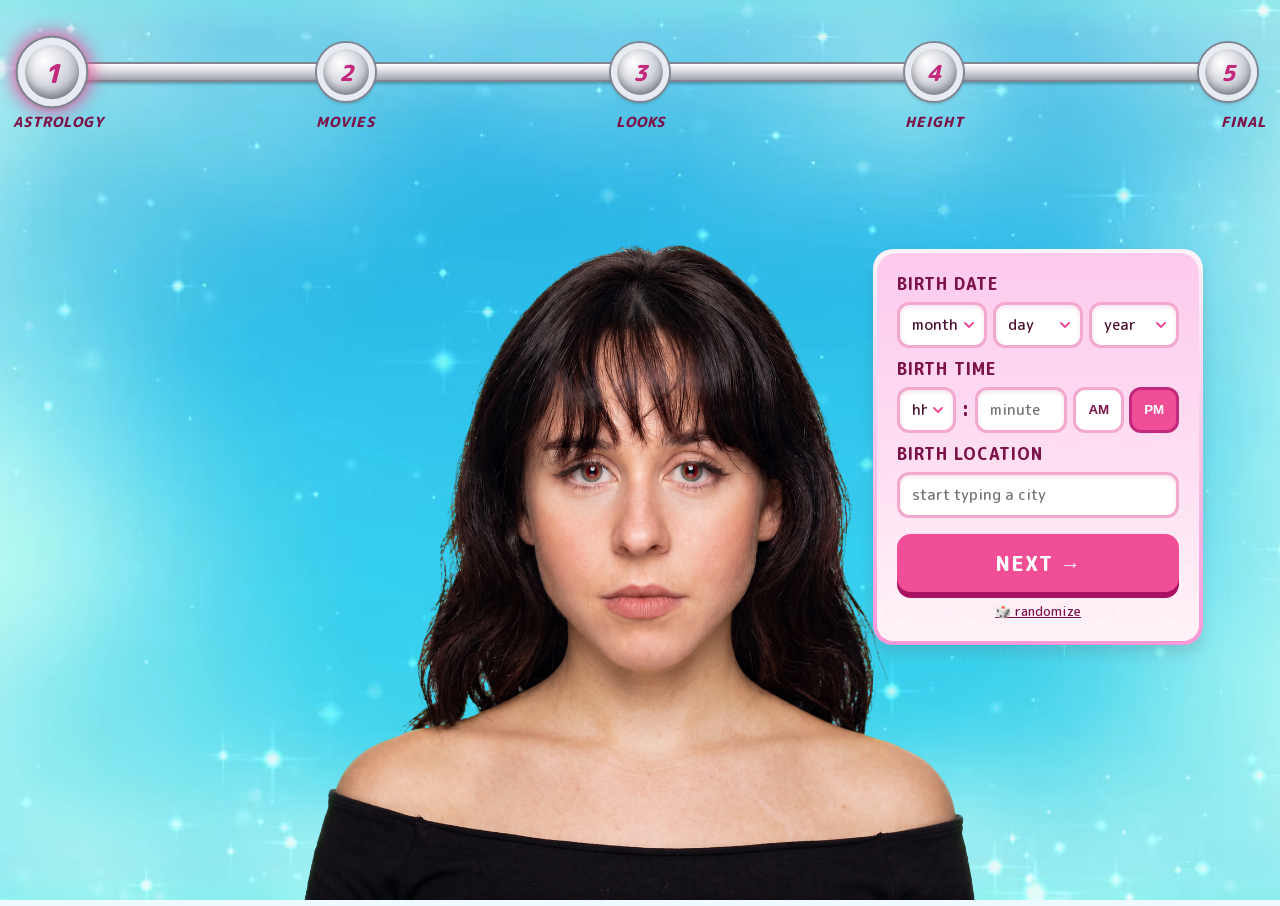
==== commit 52c93e24: "Polish survey visuals and interactions" ====
--- a/survey.html
+++ b/survey.html
@@ -52,7 +52,7 @@
       <img class="steam sR" src="assets/steam-right.png" alt="">
     </div>
 
-    <form class="card">
+    <form class="card pinkTextBox">
       <b>BIRTH DATE</b>
       <div class="row">
         <select id="bMonth"></select>
@@ -93,7 +93,7 @@
         <div class="shelfRow" id="shelfRow2"></div>
       </div>
       <!-- shown by NEXT when they've seen 3 or fewer: Anna demands favorites instead -->
-      <div id="faves">
+      <div id="faves" class="pinkTextBox">
         <b>seen that few?? okay… type your favorite movies so Anna can judge those instead <i>(minimum 2)</i></b>
         <div class="locwrap">
           <input id="favInput" placeholder="start typing a movie" autocomplete="off">
@@ -135,14 +135,14 @@
             </div>
           </div>
         </div>
-        <button type="button" class="next lmCapture" id="lmCapture" disabled>NEXT</button>
+        <button type="button" class="next lmCapture" id="lmCapture" hidden disabled>NEXT</button>
       </div>
 
       <div class="lmStage" id="lmStage">
         <div class="lmVerdict" id="lmVerdict"></div>
         <div class="lmPair">
           <figure class="pol you"><img id="lmYouImg" alt="you"><figcaption>you</figcaption></figure>
-          <div class="lmHeart" id="lmHeart">💘</div>
+          <div class="lmHeart" id="lmHeart" aria-hidden="true"></div>
           <figure class="pol annaPol"><img src="assets/portrait.png" alt="anna"><figcaption>anna</figcaption></figure>
         </div>
         <div class="lmLoad" id="lmLoad">
@@ -193,7 +193,7 @@
     <section id="stage5" aria-live="polite"></section>
 
     <div class="betas">
-      <div class="anims betaPanel" id="animsPanel">
+      <div class="anims betaPanel pinkTextBox" id="animsPanel">
         <div class="betaHead">ANIMATION BETA <button type="button" class="betaToggle" aria-label="hide panel">–</button></div>
         <div class="betaBody">
           <button type="button" class="on" data-fx="none">none</button>
@@ -204,7 +204,7 @@
           <button type="button" data-fx="shooting">🌠 shooting stars</button>
         </div>
       </div>
-      <div class="moods betaPanel" id="moodsPanel">
+      <div class="moods betaPanel pinkTextBox" id="moodsPanel">
         <div class="betaHead">EMOTION BETA <button type="button" class="betaToggle" aria-label="hide panel">–</button></div>
         <div class="betaBody">
           <button type="button" class="on" data-img="portrait-cutout">neutral</button>
@@ -240,14 +240,11 @@
 
   <!-- Compatibility result modal -->
   <div id="overlay">
-    <div class="modal">
+    <div class="modal pinkTextBox">
       <h2>COSMIC COMPATIBILITY</h2>
       <div class="pct" id="mPct"></div>
-      <p class="verdict" id="mVerdict"></p>
-      <div class="big3" id="mBig3"></div>
       <h3>💖 GREEN FLAGS</h3><ul id="mGreen"></ul>
       <h3>💔 RED FLAGS</h3><ul id="mRed"></ul>
-      <p class="fine" id="mFine"></p>
       <button class="closeM" id="closeM">close</button>
     </div>
   </div>
--- a/css/base.css
+++ b/css/base.css
@@ -26,6 +26,13 @@
   --pink-card-border: #b3186b;
   --pink-card: #ffe4f0;
   --pink-soft: #ffd9e9;
+  --text-box-stroke-start: #fef4fb;
+  --text-box-stroke-end: #f898d8;
+  --text-box-stroke-gradient: linear-gradient(180deg, var(--text-box-stroke-start) 0%, var(--text-box-stroke-end) 100%);
+  --text-box-fill: #fff0f6;
+  --text-box-highlight: #fdcaed;
+  --text-box-radius: 20px;
+  --text-box-shadow: 0 8px 12.6px rgba(97, 97, 97, .2);
   --ink: #4a1030;
   --sky: #edfaff;
   --font-round: 'M PLUS Rounded 1c', 'Hiragino Maru Gothic ProN', Arial, sans-serif;
@@ -40,6 +47,40 @@
   background: var(--sky);
 }
 
+/* Shared Figma text-box skin: opaque blush, the supplied halftone at
+   30% opacity, then the pink highlight gradient above it. The effects live
+   behind the contents so form controls and links remain fully interactive. */
+.pinkTextBox {
+  position: relative;
+  isolation: isolate;
+  background:
+    linear-gradient(var(--text-box-fill), var(--text-box-fill)) padding-box,
+    var(--text-box-stroke-gradient) border-box;
+  border: 4px solid transparent;
+  border-radius: var(--text-box-radius);
+  box-shadow: var(--text-box-shadow);
+}
+
+.pinkTextBox::before,
+.pinkTextBox::after {
+  content: '';
+  position: absolute;
+  inset: 0;
+  border-radius: inherit;
+  pointer-events: none;
+}
+
+.pinkTextBox::before {
+  z-index: -2;
+  background: url('../assets/halftone-text-box.png') center / cover no-repeat;
+  opacity: .3;
+}
+
+.pinkTextBox::after {
+  z-index: -1;
+  background: linear-gradient(180deg, var(--text-box-highlight), rgba(253, 202, 237, 0));
+}
+
 /* DS-menu weight for anything already bolded */
 b, strong, button, .next, h1, h2, h3 { font-weight: 800; }
 
--- a/css/survey.css
+++ b/css/survey.css
@@ -5,6 +5,7 @@
   --route-progress: 0%;
   height: 160px;
   position: relative;
+  z-index: 100;
 }
 
 .route {
@@ -140,10 +141,6 @@
   top: 12%;
   width: 330px;
   padding: 20px;
-  background: var(--pink-card);
-  border: 3px solid var(--pink-card-border);
-  border-radius: 18px;
-  box-shadow: 7px 9px 0 rgba(120, 20, 80, .35);
 }
 
 .card b {
@@ -294,9 +291,6 @@
 
 .betaPanel {
   padding: 12px;
-  background: var(--pink-soft);
-  border: 3px solid var(--pink);
-  border-radius: 15px;
 }
 
 .betaHead {
@@ -355,6 +349,8 @@
   inset: 0;
   overflow: hidden;
   pointer-events: none;
+  -webkit-mask-image: linear-gradient(to bottom, transparent 0%, rgba(0, 0, 0, .2) 6%, #000 18%, #000 100%);
+  mask-image: linear-gradient(to bottom, transparent 0%, rgba(0, 0, 0, .2) 6%, #000 18%, #000 100%);
 }
 
 #fx span {
@@ -540,10 +536,6 @@
   width: min(92vw, 540px);
   max-height: 86vh;
   overflow: auto;
-  background: var(--pink-card);
-  border: 4px solid var(--pink-card-border);
-  border-radius: 22px;
-  box-shadow: 10px 12px 0 rgba(120, 20, 80, .4);
   padding: 24px;
   color: var(--ink);
 }
@@ -562,23 +554,6 @@
   color: var(--pink);
 }
 
-.verdict {
-  text-align: center;
-  font-size: 18px;
-  font-weight: bold;
-  margin: 4px 0 14px;
-}
-
-.big3 {
-  background: #fff;
-  border: 3px solid var(--pink-border);
-  border-radius: 12px;
-  padding: 10px;
-  font-size: 14px;
-  margin-bottom: 12px;
-  line-height: 1.5;
-}
-
 .modal h3 {
   margin: 12px 0 4px;
   color: var(--pink-heading);
@@ -595,13 +570,6 @@
 .modal li {
   font-size: 14px;
   margin: 4px 0;
-}
-
-.fine {
-  font-size: 11px;
-  color: #a86e8d;
-  text-align: center;
-  margin: 14px 0 10px;
 }
 
 .closeM {
@@ -941,21 +909,28 @@
    inline box would push below the fold. Grows upward as chips are added. */
 #faves {
   display: none;
-  position: fixed;
+  position: absolute;
   left: 50%;
   bottom: 96px;
   transform: translateX(-50%);
   z-index: 14;
-  width: min(92vw, 560px);
+  width: min(64vh, 480px);
   padding: 14px 16px;
-  background: var(--pink-card);
-  border: 3px solid var(--pink-card-border);
-  border-radius: 16px;
-  box-shadow: 5px 6px 0 rgba(120, 20, 80, .35);
   color: var(--pink-heading);
 }
 
 #faves.show { display: block; }
+
+#nextBtn2 {
+  transition: opacity .25s ease, filter .25s ease;
+}
+
+#nextBtn2.awaitingFaves {
+  opacity: .3;
+  filter: saturate(.45);
+  cursor: not-allowed;
+  pointer-events: none;
+}
 
 #faves > b {
   display: block;
@@ -1182,8 +1157,13 @@
 /* CSS-drawn candy point-and-shoot: pink body, chrome lens, flash */
 .lmCam {
   position: relative;
+  flex: 0 0 84px;
   width: 122px;
+  min-width: 122px;
+  max-width: 122px;
   height: 84px;
+  min-height: 84px;
+  max-height: 84px;
   margin-top: 10px;
   margin-bottom: 8px;
   border-radius: 16px;
@@ -1300,8 +1280,6 @@
 #lmPrompt.ready {
   flex: 0 0 auto;
   padding: 8px 14px;
-  border-radius: 10px;
-  background: rgba(255, 228, 240, .92);
   color: var(--pink-heading);
   font-size: 21px;
   font-weight: bold;
@@ -1312,6 +1290,8 @@
 }
 
 .lmCapture { width: min(64vh, 480px); margin: 0; }
+
+.lmCapture[hidden] { display: none; }
 
 .lmCapture:disabled { opacity: .45; cursor: not-allowed; }
 
@@ -1370,14 +1350,91 @@
   left: 50%;
   top: 50%;
   z-index: 2;
+  width: 64px;
+  height: 64px;
   transform: translate(-50%, -50%);
-  font-size: 52px;
-  animation: heartThrob 1s ease-in-out infinite;
   filter: drop-shadow(0 4px 8px rgba(0, 0, 0, .3));
 }
 
-@keyframes heartThrob {
-  50% { transform: translate(-50%, -50%) scale(1.25); }
+.lmHeartWhole,
+.lmHeartHalf {
+  position: absolute;
+  inset: 0;
+  display: block;
+  transform-origin: center;
+}
+
+.lmHeart.breaking .lmHeartWhole {
+  animation:
+    heartPumpOnce .5s ease-in-out 4,
+    heartSwap .01s linear 2s forwards;
+}
+
+.lmHeartHalf {
+  visibility: hidden;
+}
+
+.lmHeartLeft {
+  clip-path: polygon(0 0, 53% 0, 42% 24%, 57% 48%, 43% 68%, 53% 100%, 0 100%);
+  animation: heartLeftDrop .8s cubic-bezier(.2, .8, .35, 1) 2s forwards;
+}
+
+.lmHeartRight {
+  clip-path: polygon(53% 0, 100% 0, 100% 100%, 53% 100%, 43% 68%, 57% 48%, 42% 24%);
+  animation: heartRightDrop .8s cubic-bezier(.2, .8, .35, 1) 2s forwards;
+}
+
+@keyframes heartPumpOnce {
+  0%, 100% { transform: scale(1); }
+  42% { transform: scale(1.24); }
+  70% { transform: scale(.96); }
+}
+
+@keyframes heartSwap {
+  to {
+    visibility: hidden;
+    opacity: 0;
+  }
+}
+
+@keyframes heartLeftDrop {
+  0% {
+    visibility: visible;
+    transform: translate(0, 0) rotate(0deg);
+  }
+  55% { transform: translate(-8px, 19px) rotate(-11deg); }
+  100% {
+    visibility: visible;
+    transform: translate(-13px, 34px) rotate(-19deg);
+  }
+}
+
+@keyframes heartRightDrop {
+  0% {
+    visibility: visible;
+    transform: translate(0, 0) rotate(0deg);
+  }
+  55% { transform: translate(8px, 22px) rotate(11deg); }
+  100% {
+    visibility: visible;
+    transform: translate(13px, 38px) rotate(19deg);
+  }
+}
+
+@media (prefers-reduced-motion: reduce) {
+  .lmHeart.breaking .lmHeartWhole { visibility: hidden; animation: none; }
+
+  .lmHeartLeft {
+    visibility: visible;
+    animation: none;
+    transform: translate(-13px, 34px) rotate(-19deg);
+  }
+
+  .lmHeartRight {
+    visibility: visible;
+    animation: none;
+    transform: translate(13px, 38px) rotate(19deg);
+  }
 }
 
 /* Loading bar: candy stripes crawling while the "analysis" runs */
--- a/css/final.css
+++ b/css/final.css
@@ -101,10 +101,6 @@
 
 /* the gate: socials when eligible, the consolation lineup when not */
 .fAction {
-  background: var(--pink-card);
-  border: 3px solid var(--pink-card-border);
-  border-radius: 18px;
-  box-shadow: 7px 9px 0 rgba(120, 20, 80, .35);
   padding: 18px 24px;
   text-align: center;
   max-width: 580px;
--- a/css/mobile.css
+++ b/css/mobile.css
@@ -68,8 +68,8 @@
   /* On the birth-details stage, lift Anna well above the bottom sheet so her
      face stays visible instead of sitting behind the form. */
   body:not(.s2):not(.s3):not(.s4):not(.s5) .avatar {
-    bottom: 14vh;
-    bottom: 14dvh;
+    bottom: 24vh;
+    bottom: 24dvh;
   }
 
   /* undo the desktop corner-shrink so she stays centered on s2/s3 */
@@ -77,6 +77,13 @@
   body.s3 .avatar {
     transform: translateX(-50%);
     z-index: 1;
+  }
+
+  /* Match the initial Looks upload portrait to stage one's lifted placement.
+     Keep the dedicated result composition unchanged after comparison. */
+  body.s3:has(#stage3:not(.hasResult)) .avatar {
+    bottom: 24vh;
+    bottom: 24dvh;
   }
 
   /* dev panels don't fit the phone screen — desktop-only */
@@ -101,8 +108,7 @@
     max-height: 56dvh;
     overflow-y: auto;
     z-index: 6;
-    border-radius: 22px 22px 0 0;
-    border-bottom: 0;
+    border-radius: var(--text-box-radius);
     box-shadow: 0 -8px 26px rgba(120, 20, 80, .4);
     padding: 12px 16px calc(10px + env(safe-area-inset-bottom));
   }
@@ -155,6 +161,8 @@
     border-image: linear-gradient(#ffffff, #d9dbe2 45%, #9fa3af) 0 0 100% 0 / 0 0 12px 0;
   }
 
+  #stage2.needsFaves .shelf { display: none; }
+
   .shelfRow {
     display: contents;
   }
@@ -177,6 +185,7 @@
   }
 
   #stage2 .shelfFoot {
+    margin-top: auto;
     padding-left: 18px;
     padding-right: 18px;
   }
@@ -198,6 +207,13 @@
 
   .booth,
   .lmDrop { width: min(460px, 54vh, calc(100vw - 32px)); }
+
+  .lmDrop {
+    aspect-ratio: 7 / 6;
+    padding-block: 28px;
+  }
+
+  .lmDrop.hasPhoto { padding-block: 0; }
 
   /* bottom-sheet vibes: booth + CAPTURE hug the bottom so Anna's face stays
      visible above while she watches you pick a photo */
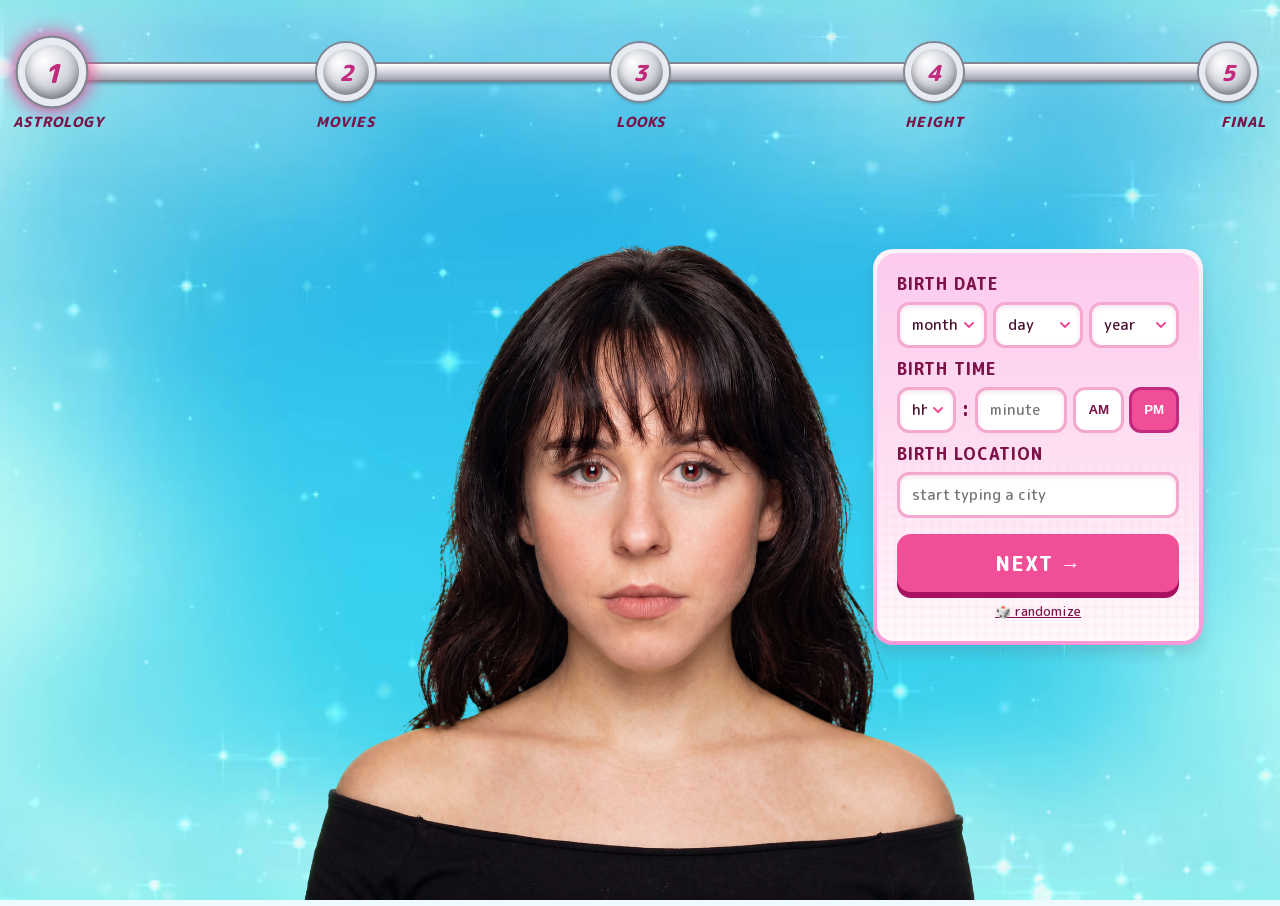
==== commit 132575ea: "Refine survey experience and responsive layout" ====
--- a/survey.html
+++ b/survey.html
@@ -82,12 +82,12 @@
     <section id="stage2">
       <header class="shelfHead">
         <b>MOVIE KNOWLEDGE</b>
-        <span id="movieInstruction">select every movie you've <i>actually</i> seen — Anna can tell when you lie</span>
+        <span id="movieInstruction" hidden>what have you <i>actually</i> seen — Anna can tell when you lie</span>
         <span id="seenCount" hidden>0 / 12 seen</span>
       </header>
       <!-- .shelf is display:contents on desktop; on mobile it turns the two
-           rows into one horizontal film strip -->
-      <b class="shelfCta">choose the movies you've seen ↓</b>
+           source rows into one four-column grid -->
+      <b class="shelfCta">choose movies you've seen ↓</b>
       <div class="shelf">
         <div class="shelfRow" id="shelfRow1"></div>
         <div class="shelfRow" id="shelfRow2"></div>
@@ -100,6 +100,7 @@
           <div id="favList"></div>
         </div>
         <div id="favChips"></div>
+        <div id="favesNextSlot"></div>
       </div>
       <footer class="shelfFoot">
         <button type="button" class="next" id="nextBtn2">NEXT →</button>
@@ -127,7 +128,7 @@
                 <u class="camLens"></u>
                 <u class="camFlash"></u>
               </i>
-              <b id="lmPrompt">show anna what you look like</b>
+              <b id="lmPrompt">show anna<br>what you look like</b>
               <div class="lmBtns">
                 <button type="button" id="lmTake">take photo</button>
                 <button type="button" id="lmPick">upload</button>
--- a/css/base.css
+++ b/css/base.css
@@ -73,7 +73,7 @@
 .pinkTextBox::before {
   z-index: -2;
   background: url('../assets/halftone-text-box.png') center / cover no-repeat;
-  opacity: .3;
+  opacity: .6;
 }
 
 .pinkTextBox::after {
--- a/css/survey.css
+++ b/css/survey.css
@@ -668,6 +668,8 @@
   border-bottom: 14px solid transparent;
   border-image: linear-gradient(#ffffff, #d9dbe2 45%, #9fa3af) 0 0 100% 0 / 0 0 14px 0;
 }
+
+#shelfRow2 { padding-top: 0; }
 
 @media (min-width: 701px) {
   body.s2 .shelfRow { transform: translateY(-36px); }
@@ -920,6 +922,24 @@
 }
 
 #faves.show { display: block; }
+
+#stage2.needsFaves #faves {
+  bottom: 18px;
+}
+
+#stage2.needsFaves > .shelfFoot {
+  display: none;
+}
+
+#stage2.needsFaves .shelfCta {
+  display: none;
+}
+
+#favesNextSlot #nextBtn2 {
+  width: 100%;
+  margin: 14px 0 0;
+  padding: 14px;
+}
 
 #nextBtn2 {
   transition: opacity .25s ease, filter .25s ease;
@@ -1111,10 +1131,13 @@
 .lmBtns {
   display: flex;
   gap: 12px;
-  margin: 4px 0 2px;
+  width: calc(100% - 32px);
+  margin: 4px 16px 2px;
 }
 
 .lmBtns button {
+  flex: 1 1 0;
+  min-width: 0;
   padding: 13px 20px;
   border: 0;
   border-radius: 13px;
@@ -1234,8 +1257,8 @@
    photo-area pseudo-element so the bottom caption stays clean. */
 .lmDrop.hasPhoto {
   aspect-ratio: 5 / 6;
-  background-color: #fff;
-  background-size: 0 0;
+  background: #fff;
+  opacity: 1;
   border: 0;
   border-radius: 6px;
   box-shadow: 0 16px 32px rgba(0, 0, 0, .45);
@@ -1249,7 +1272,7 @@
   height: auto;
   border-radius: 2px;
   background-color: var(--sky);
-  background-image: inherit;
+  background-image: var(--lm-photo);
   background-position: center;
   background-size: cover;
 }
@@ -1362,6 +1385,10 @@
   inset: 0;
   display: block;
   transform-origin: center;
+}
+
+.lmHeart.pumping .lmHeartWhole {
+  animation: heartPumpOnce .8s ease-in-out infinite;
 }
 
 .lmHeart.breaking .lmHeartWhole {
@@ -1422,6 +1449,8 @@
 }
 
 @media (prefers-reduced-motion: reduce) {
+  .lmHeart.pumping .lmHeartWhole { animation: none; }
+
   .lmHeart.breaking .lmHeartWhole { visibility: hidden; animation: none; }
 
   .lmHeartLeft {
@@ -1875,7 +1904,7 @@
    Buttons stay in the DOM so stage/reveal reactions can still drive them. ---- */
 body.prod .betas { display: none !important; }
 
-/* stage 4 sits on the palest part of the sky — solid DS colors, no shadows */
-body.s4 .shelfHead b { color: var(--pink); }
-body.s4 .shelfHead span { color: var(--pink-heading); }
+/* Keep the height-check heading legible over every background frame. */
+body.s4 .shelfHead b,
+body.s4 .shelfHead span { color: #fff; }
 body.s4 .shelfFoot .seen { color: var(--pink-heading); }
--- a/css/final.css
+++ b/css/final.css
@@ -101,6 +101,7 @@
 
 /* the gate: socials when eligible, the consolation lineup when not */
 .fAction {
+  width: 100%;
   padding: 18px 24px;
   text-align: center;
   max-width: 580px;
@@ -138,17 +139,38 @@
   gap: 8px;
   flex-wrap: wrap;
   justify-content: center;
+  align-items: stretch;
   margin-top: 14px;
 }
 
 .fCelebs a {
+  flex: 0 1 120px;
+  display: flex;
+  flex-direction: column;
+  align-items: center;
+  justify-content: flex-start;
+  gap: 8px;
   background: #fff;
   border: 3px solid var(--pink-border);
   border-radius: 12px;
-  padding: 9px 14px;
+  padding: 10px 8px;
   color: var(--pink-heading);
   font-weight: 800;
   text-decoration: none;
+  text-align: center;
+}
+
+.fCelebs img {
+  display: block;
+  width: 96px;
+  height: 96px;
+  object-fit: cover;
+}
+
+.fCelebs a span {
+  color: var(--pink-heading);
+  font-weight: 800;
+  line-height: 1.2;
 }
 
 .fCelebs a:hover { background: var(--pink-soft); }
--- a/css/mobile.css
+++ b/css/mobile.css
@@ -65,6 +65,25 @@
     pointer-events: none;
   }
 
+  /* Feather only Anna's full-page portrait into the mobile background.
+     Height-check art and polaroids use separate elements and stay unmasked. */
+  .avatar > #anna {
+    -webkit-mask-image: radial-gradient(
+      ellipse 180% 100% at 50% 0%,
+      #000 0%,
+      #000 78%,
+      rgba(0, 0, 0, .7) 88%,
+      transparent 100%
+    );
+    mask-image: radial-gradient(
+      ellipse 180% 100% at 50% 0%,
+      #000 0%,
+      #000 78%,
+      rgba(0, 0, 0, .7) 88%,
+      transparent 100%
+    );
+  }
+
   /* On the birth-details stage, lift Anna well above the bottom sheet so her
      face stays visible instead of sitting behind the form. */
   body:not(.s2):not(.s3):not(.s4):not(.s5) .avatar {
@@ -77,13 +96,6 @@
   body.s3 .avatar {
     transform: translateX(-50%);
     z-index: 1;
-  }
-
-  /* Match the initial Looks upload portrait to stage one's lifted placement.
-     Keep the dedicated result composition unchanged after comparison. */
-  body.s3:has(#stage3:not(.hasResult)) .avatar {
-    bottom: 24vh;
-    bottom: 24dvh;
   }
 
   /* dev panels don't fit the phone screen — desktop-only */
@@ -133,7 +145,7 @@
     margin: 0 0 4px;
   }
 
-  /* ================= stage 2: horizontal film strip ================= */
+  /* ================= stage 2: compact movie grid ================= */
 
   body.s2 #stage2 {
     inset: 0;
@@ -146,19 +158,23 @@
 
   .shelfHead span { font-size: 12px; }
 
-  /* .shelf is display:contents on desktop (rows keep their grid); here it
-     becomes one thumb-scrollable strip and the rows dissolve into it */
+  /* .shelf is display:contents on desktop (rows keep their grid); here the
+     rows dissolve into one 4 × 3 grid so all 12 movies remain visible. */
   .shelf {
-    display: flex;
-    overflow-x: auto;
-    -webkit-overflow-scrolling: touch;
-    scroll-snap-type: x proximity;
+    display: grid;
+    grid-template-columns: repeat(4, minmax(0, 1fr));
     align-items: end;
-    gap: 14px;
+    justify-items: center;
+    gap: 8px;
+    width: min(calc(100% - 24px), calc(42vh + 30px));
+    width: min(calc(100% - 24px), calc(42dvh + 30px));
     margin-top: auto;
-    padding: 20px 18px 2px;
-    border-bottom: 12px solid transparent;
-    border-image: linear-gradient(#ffffff, #d9dbe2 45%, #9fa3af) 0 0 100% 0 / 0 0 12px 0;
+    margin-left: auto;
+    margin-right: auto;
+    padding: 8px 10px 4px;
+    overflow: visible;
+    border: 0;
+    border-image: none;
   }
 
   #stage2.needsFaves .shelf { display: none; }
@@ -168,12 +184,17 @@
   }
 
   .case {
-    flex: 0 0 auto;
-    /* 3.5 posters visible: the half-cut one makes the horizontal scroll obvious */
-    width: calc((100vw - 60px) / 3.5);
-    max-width: 160px;
-    scroll-snap-align: center;
-    margin-bottom: 6px;
+    width: min(100%, 10.5vh);
+    width: min(100%, 10.5dvh);
+    max-width: none;
+    margin-bottom: 0;
+  }
+
+  .case .seenTag {
+    top: 4px;
+    right: -4px;
+    padding: 2px 5px;
+    font-size: 9px;
   }
 
   /* no hover on touch: picked lift is the only resting transform */
@@ -185,7 +206,8 @@
   }
 
   #stage2 .shelfFoot {
-    margin-top: auto;
+    margin-top: 24px;
+    padding-top: 0;
     padding-left: 18px;
     padding-right: 18px;
   }
@@ -199,6 +221,10 @@
   #faves {
     bottom: calc(88px + env(safe-area-inset-bottom));
     width: 94vw;
+  }
+
+  #stage2.needsFaves #faves {
+    bottom: calc(18px + env(safe-area-inset-bottom));
   }
 
   /* ================= stage 3: looks match ================= */
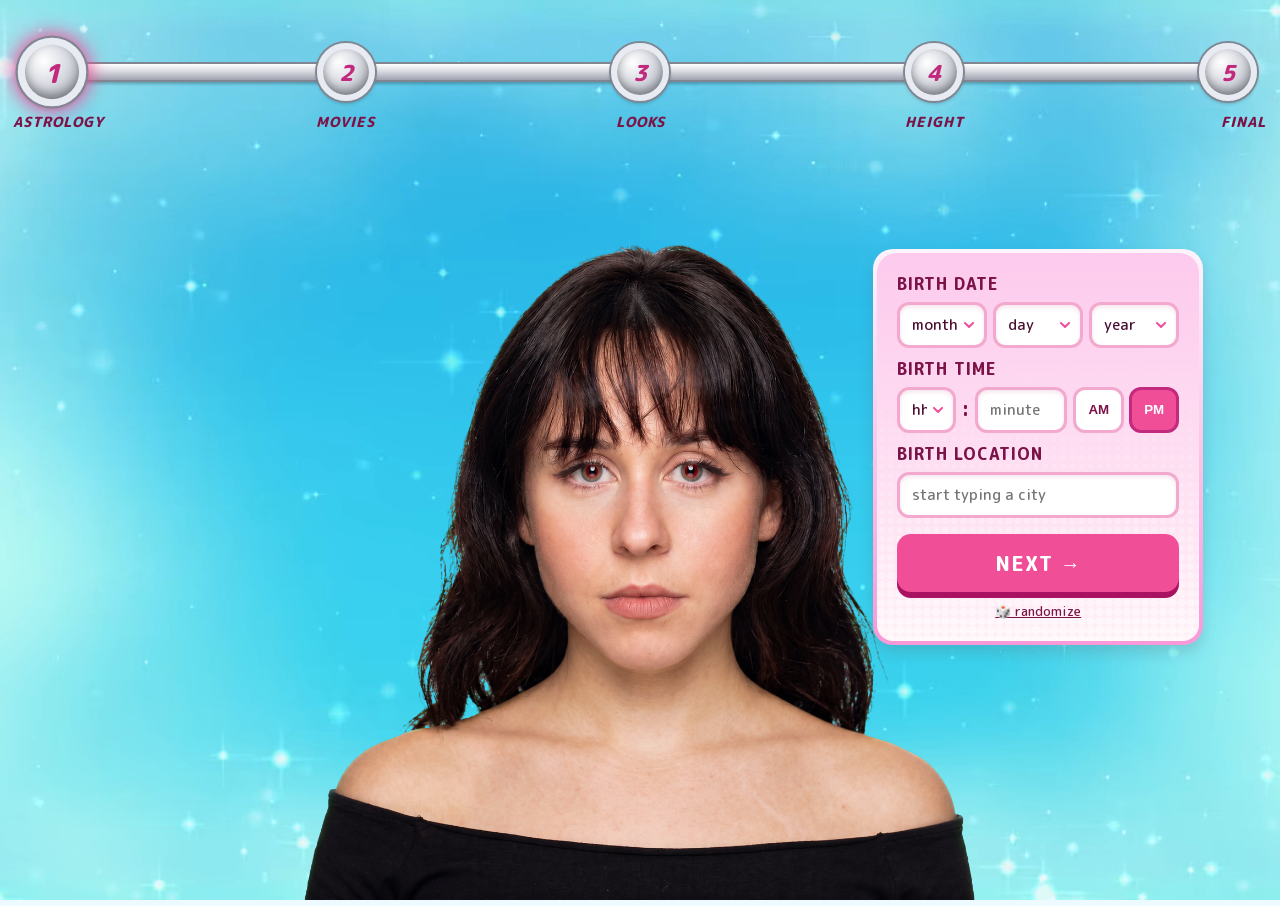
==== commit 02101b0b: "Polish mobile survey layouts" ====
--- a/survey.html
+++ b/survey.html
@@ -81,13 +81,13 @@
     <!-- Stage 2: the movie test (Blu-ray shelf; cases are built by js/survey.js) -->
     <section id="stage2">
       <header class="shelfHead">
-        <b>MOVIE KNOWLEDGE</b>
+        <b>MOVIE TEST</b>
         <span id="movieInstruction" hidden>what have you <i>actually</i> seen — Anna can tell when you lie</span>
-        <span id="seenCount" hidden>0 / 12 seen</span>
+        <b class="shelfCta">choose movies you've seen</b>
       </header>
-      <!-- .shelf is display:contents on desktop; on mobile it turns the two
-           source rows into one four-column grid -->
-      <b class="shelfCta">choose movies you've seen ↓</b>
+      <span id="seenCount" hidden>0 / 12 seen</span>
+      <!-- Desktop keeps two shelf rows; mobile dissolves those source rows
+           into one horizontal strip. -->
       <div class="shelf">
         <div class="shelfRow" id="shelfRow1"></div>
         <div class="shelfRow" id="shelfRow2"></div>
--- a/css/survey.css
+++ b/css/survey.css
@@ -640,7 +640,7 @@
   text-shadow: 0 1px 2px rgba(0, 0, 0, .55), 0 0 10px rgba(0, 0, 0, .3);
 }
 
-/* mobile-only call to action above the film strip (mobile.css shows it) */
+/* Mobile-only instruction beneath the stage heading (mobile.css shows it). */
 .shelfCta { display: none; }
 
 .shelfHead [hidden] { display: none; }
@@ -649,15 +649,24 @@
   color: #fff;
   font-weight: bold;
   letter-spacing: 1px;
+  text-align: center;
 }
 
 /* Each row is 6 cases standing on a chrome plank (same finish as the route rail) */
-/* On desktop the .shelf wrapper is layout-invisible (rows stay direct flex
-   children of #stage2); css/mobile.css turns it into a horizontal strip */
-.shelf { display: contents; }
+/* Keep both desktop rows in one centered group. If each row independently
+   flexes to fill the stage, narrower posters leave a huge false "gap"
+   between the shelves as the browser width shrinks. */
+.shelf {
+  flex: 1;
+  min-height: 0;
+  display: flex;
+  flex-direction: column;
+  justify-content: center;
+  gap: clamp(24px, 4vh, 40px);
+}
 
 .shelfRow {
-  flex: 1;
+  flex: 0 0 auto;
   display: grid;
   grid-template-columns: repeat(6, minmax(0, 1fr));
   gap: 0 .6vw;
@@ -1861,8 +1870,8 @@
    independent of the selected height, while the square source crop fills it. */
 .hcStd u.hcHead.sticker {
   top: 13.5%;
-  width: clamp(64px, 7.5vw, 86px);
-  height: clamp(64px, 7.5vw, 86px);
+  width: clamp(80px, 9vw, 104px);
+  height: clamp(80px, 9vw, 104px);
   border: 3px solid #fff;
   border-radius: 50%;
   background-color: #e8d4b8;
--- a/css/mobile.css
+++ b/css/mobile.css
@@ -39,6 +39,9 @@
   }
 
   .n1 { left: max(4%, 34px); }
+  .n2 { left: calc(25% + max(2%, 17px)); }
+  .n3 { left: 50%; }
+  .n4 { left: calc(75% - max(2%, 17px)); }
   .n5 { left: calc(100% - max(4%, 34px)); }
 
   /* stage names don't fit five-across on a phone — the glowing node says
@@ -145,7 +148,7 @@
     margin: 0 0 4px;
   }
 
-  /* ================= stage 2: compact movie grid ================= */
+  /* ================= stage 2: horizontal movie strip ================= */
 
   body.s2 #stage2 {
     inset: 0;
@@ -158,25 +161,29 @@
 
   .shelfHead span { font-size: 12px; }
 
-  /* .shelf is display:contents on desktop (rows keep their grid); here the
-     rows dissolve into one 4 × 3 grid so all 12 movies remain visible. */
+  /* Dissolve the two desktop rows into one swipeable strip. Keeping part of
+     the next case visible makes the horizontal interaction discoverable. */
   .shelf {
-    display: grid;
-    grid-template-columns: repeat(4, minmax(0, 1fr));
+    flex: 0 0 auto;
+    display: flex;
+    flex-direction: row;
+    flex-wrap: nowrap;
     align-items: end;
-    justify-items: center;
-    gap: 8px;
-    width: min(calc(100% - 24px), calc(42vh + 30px));
-    width: min(calc(100% - 24px), calc(42dvh + 30px));
+    gap: 14px;
+    width: 100%;
     margin-top: auto;
-    margin-left: auto;
-    margin-right: auto;
-    padding: 8px 10px 4px;
-    overflow: visible;
+    padding: 20px 18px 4px;
+    overflow-x: auto;
+    overflow-y: visible;
+    -webkit-overflow-scrolling: touch;
+    scroll-snap-type: x proximity;
+    scrollbar-width: none;
     border: 0;
     border-image: none;
   }
 
+  .shelf::-webkit-scrollbar { display: none; }
+
   #stage2.needsFaves .shelf { display: none; }
 
   .shelfRow {
@@ -184,17 +191,11 @@
   }
 
   .case {
-    width: min(100%, 10.5vh);
-    width: min(100%, 10.5dvh);
-    max-width: none;
-    margin-bottom: 0;
-  }
-
-  .case .seenTag {
-    top: 4px;
-    right: -4px;
-    padding: 2px 5px;
-    font-size: 9px;
+    flex: 0 0 auto;
+    width: calc((100vw - 60px) / 3.5);
+    max-width: 160px;
+    margin-bottom: 6px;
+    scroll-snap-align: center;
   }
 
   /* no hover on touch: picked lift is the only resting transform */
@@ -299,6 +300,13 @@
     margin: 0;
     padding: 14px;
   }
+
+  /* Final verdict: use the full mobile portrait instead of the half-scale
+     desktop corner treatment, so Anna remains a strong background presence. */
+  body.s5 .avatar {
+    transform: translateX(-50%);
+    z-index: 4;
+  }
 }
 
 /* ================= mobile hardening (appended layer) ================= */
@@ -318,10 +326,11 @@
     font-size: 16px;
   }
 
-  /* movie test: legible CTA right above the film strip */
+  /* Swap the mobile prompt and count: instruction beneath the title, live
+     count directly above the swipe strip. */
   .shelfCta {
     display: block;
-    margin-top: auto;
+    margin: 2px 0 0;
     text-align: center;
     color: #fff;
     font-size: 16px;
@@ -329,7 +338,13 @@
     text-shadow: 0 1px 2px rgba(0, 0, 0, .6), 0 0 10px rgba(0, 0, 0, .35);
   }
 
-  /* the CTA now owns the flex push; the strip hugs it */
+  #stage2 > #seenCount {
+    display: block !important;
+    margin-top: auto;
+    font-size: 14px;
+  }
+
+  /* The count owns the flex push; the strip hugs it. */
   .shelf { margin-top: 4px; }
 }
 
